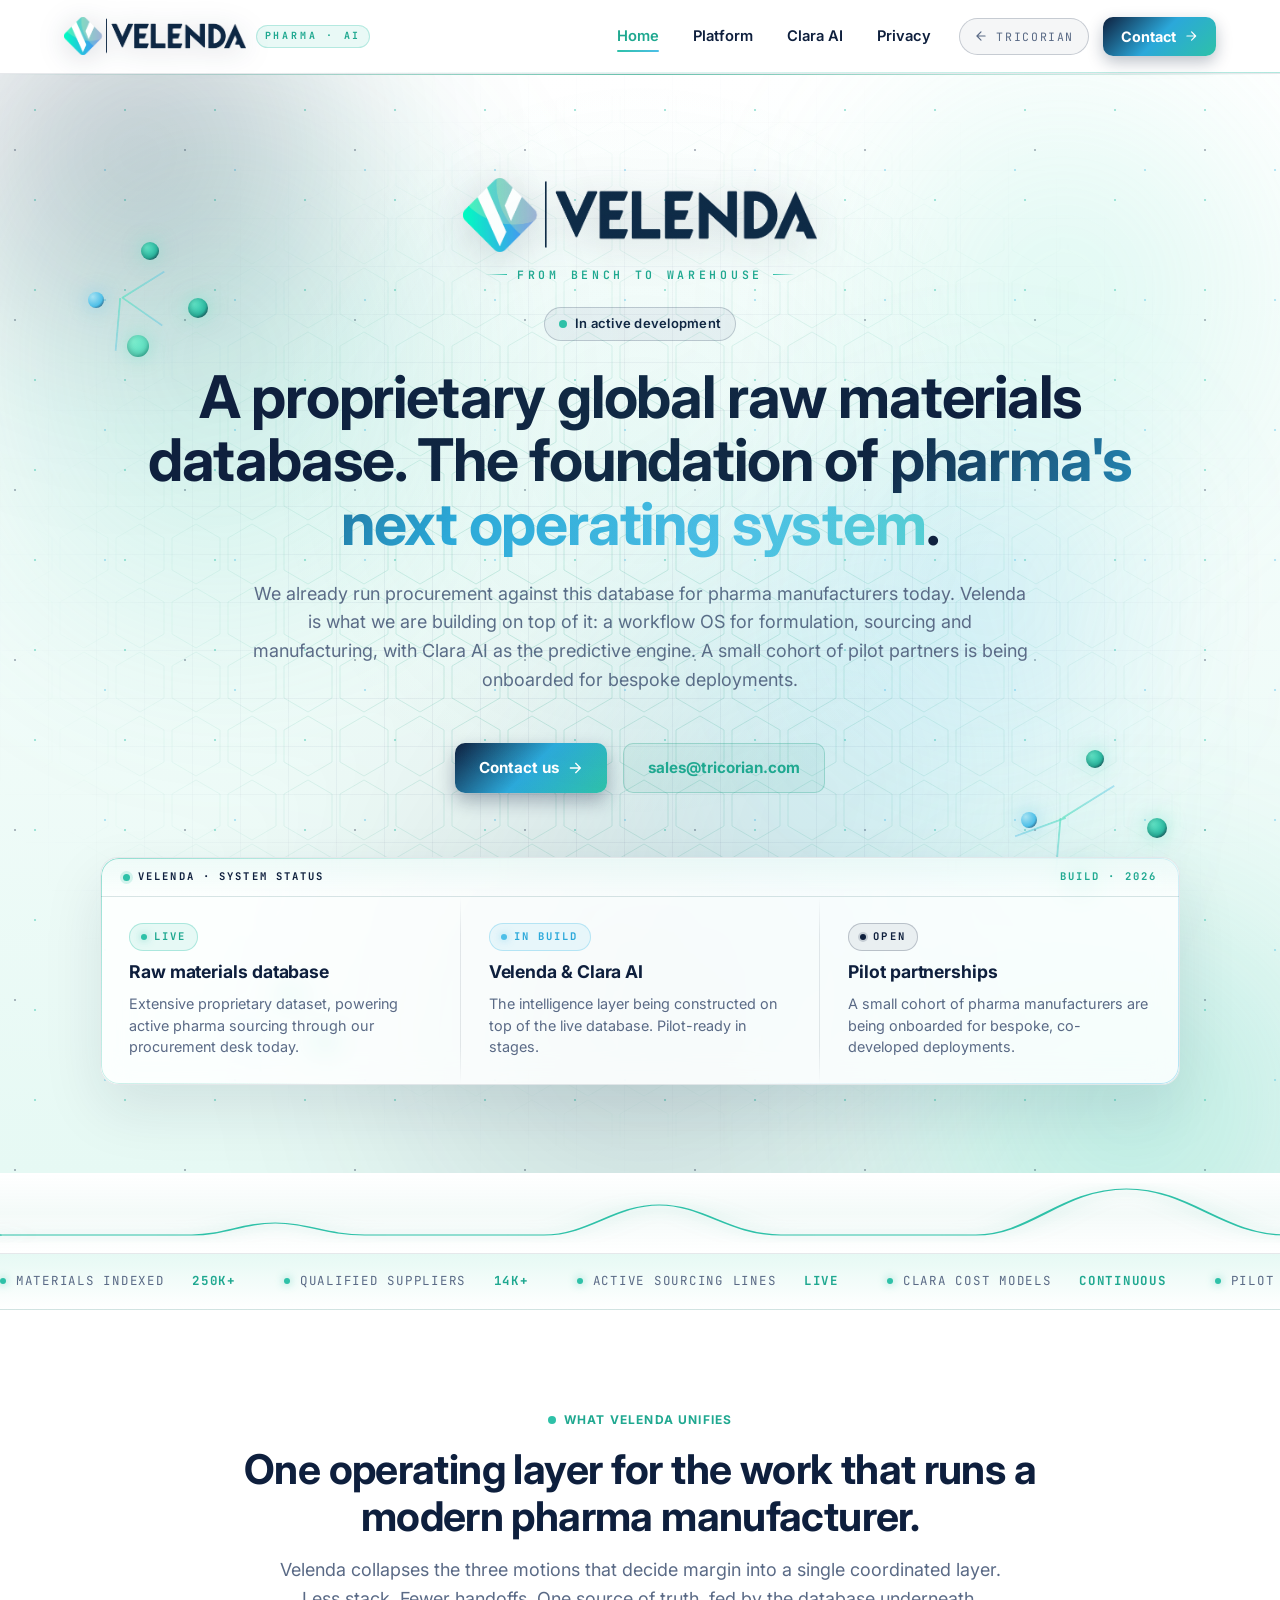
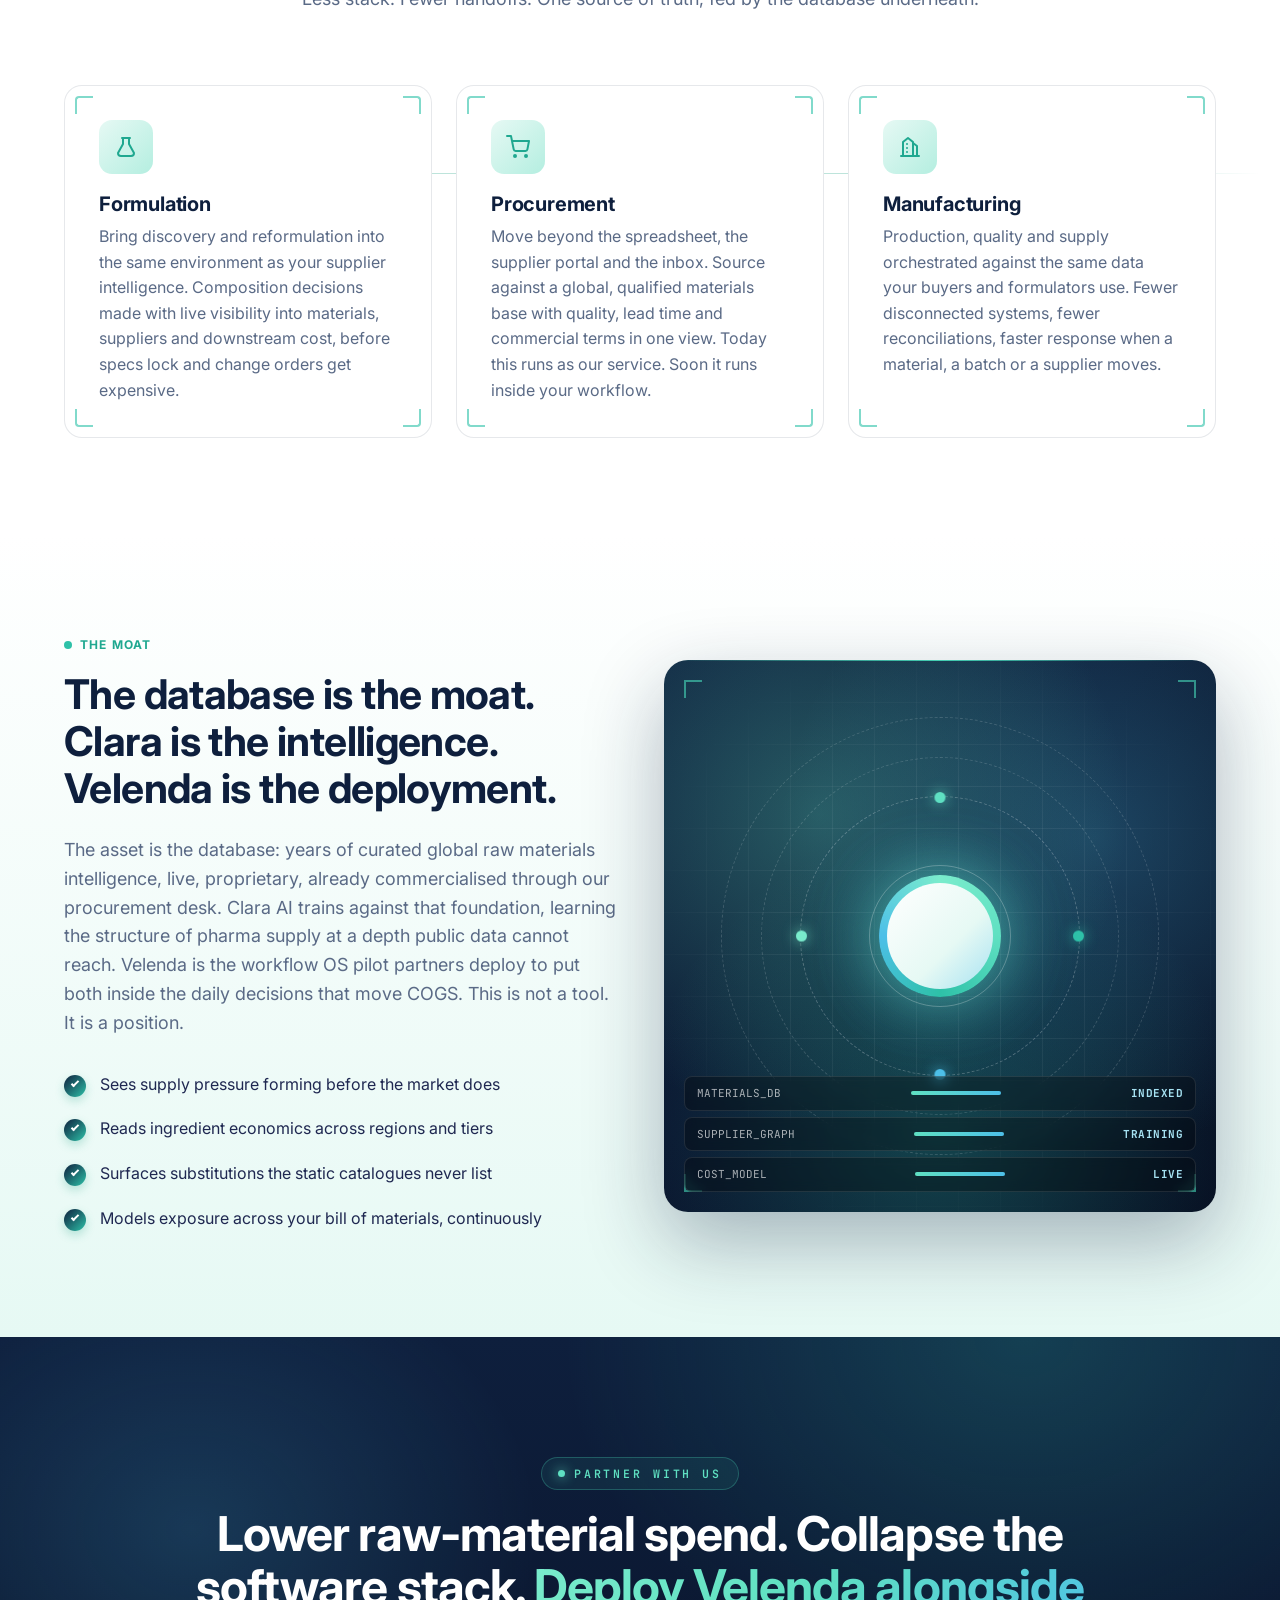
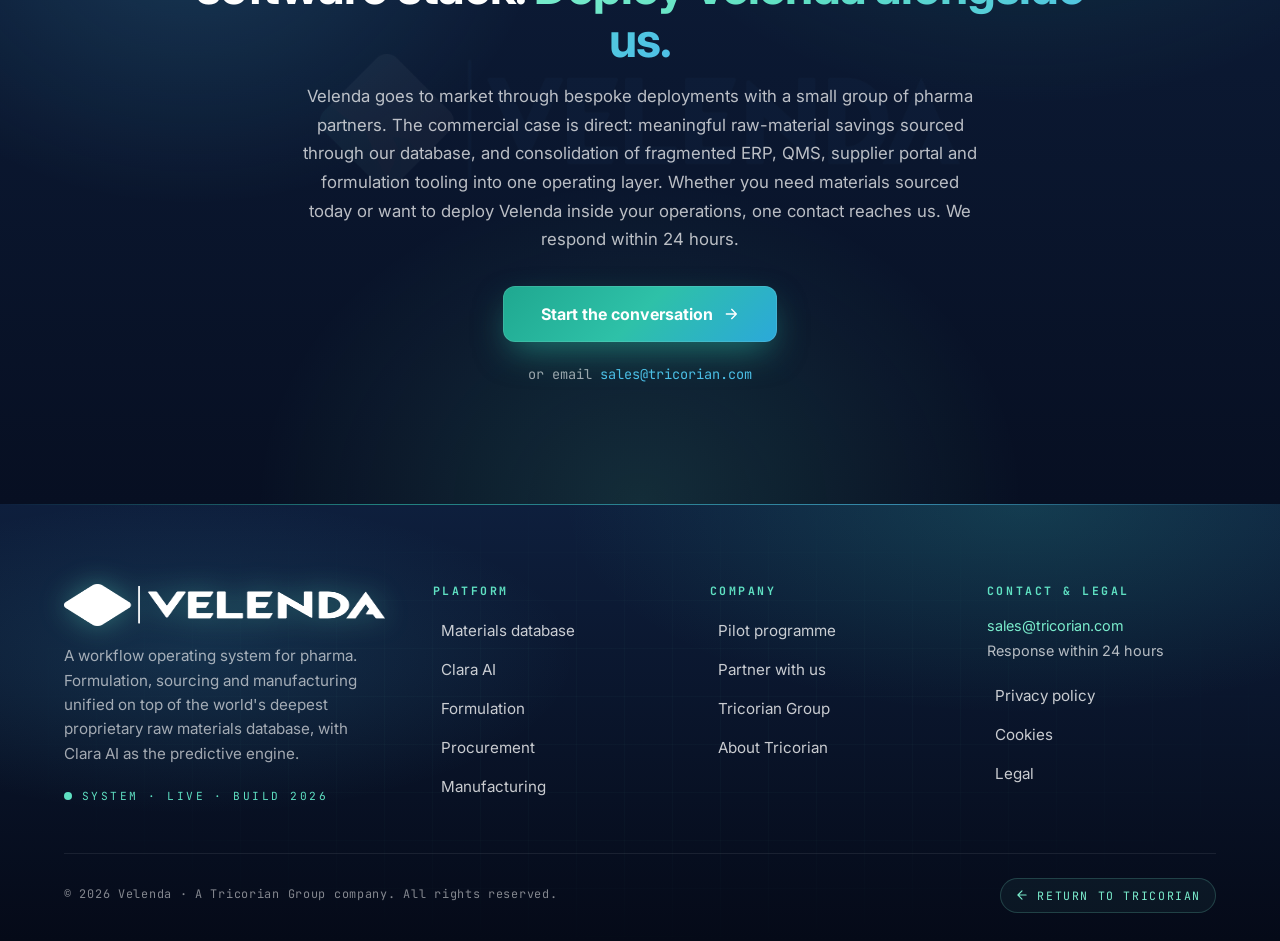
==== index.html @ 0fca0975 "Add files via upload" ====
<!doctype html>
<html lang="en">
<head>
  <meta charset="utf-8">
  <meta name="viewport" content="width=device-width, initial-scale=1, viewport-fit=cover">
  <title>Velenda — Pharma's Next Operating System</title>
  <meta name="description" content="Velenda is a workflow operating system for pharma manufacturers, built on a proprietary global raw materials database with Clara AI as the predictive engine.">
  <meta name="theme-color" content="#0E1F3D">
  <meta name="color-scheme" content="light">

  <link rel="icon" type="image/png" href="assets/velenda-logo.png">
  <link rel="apple-touch-icon" href="assets/velenda-logo.png">

  <meta property="og:title" content="Velenda — Pharma's Next Operating System">
  <meta property="og:description" content="A workflow OS for formulation, sourcing and manufacturing, with Clara AI as the predictive engine.">
  <meta property="og:type" content="website">
  <meta property="og:url" content="https://www.velenda.com/">
  <meta property="og:image" content="assets/velenda-logo.png">

  <link rel="preconnect" href="https://fonts.googleapis.com">
  <link rel="preconnect" href="https://fonts.gstatic.com" crossorigin>
  <link href="https://fonts.googleapis.com/css2?family=Inter:wght@400;500;600;700;800&family=JetBrains+Mono:wght@400;500;600;700&display=swap" rel="stylesheet">

  <link rel="stylesheet" href="https://cdn.jsdelivr.net/npm/bootstrap@5.3.3/dist/css/bootstrap.min.css">
  <link rel="stylesheet" href="css/main.css">

  <style>
  /* ============== PAGE-SPECIFIC: HOME ============== */

  /* Hero */
  .vl-hero { position:relative; overflow:hidden; background:linear-gradient(180deg,#fff 0%,var(--vl-mint-pale) 100%); padding:104px 0 88px; }
  .vl-hero__bg { position:absolute; inset:0; pointer-events:none; overflow:hidden; }
  .vl-hero__grid {
    position:absolute; inset:0;
    background-image:
      linear-gradient(rgba(51,63,112,.06) 1px, transparent 1px),
      linear-gradient(90deg, rgba(51,63,112,.06) 1px, transparent 1px);
    background-size:48px 48px;
    mask-image:radial-gradient(ellipse at center, #000 30%, transparent 75%);
    -webkit-mask-image:radial-gradient(ellipse at center, #000 30%, transparent 75%);
  }
  .vl-hero__glow-a, .vl-hero__glow-b, .vl-hero__glow-c { position:absolute; border-radius:50%; filter:blur(90px); pointer-events:none; }
  .vl-hero__glow-a { top:-180px; left:-120px; width:520px; height:520px; background:radial-gradient(circle, rgba(14,31,61,.30), transparent 70%); }
  .vl-hero__glow-b { bottom:-220px; right:-140px; width:580px; height:580px; background:radial-gradient(circle, rgba(46,193,168,.30), transparent 70%); }
  .vl-hero__glow-c { top:30%; right:8%; width:380px; height:380px; background:radial-gradient(circle, rgba(77,191,232,.25), transparent 70%); }
  .vl-hero .container { position:relative; z-index:2; }

  /* 3D perspective wrapper */
  .vl-hero3d {
    perspective:1400px;
    transform-style:preserve-3d;
  }

  /* Floating 3D molecules */
  .vl-mol {
    position:absolute; pointer-events:none;
    transform-style:preserve-3d;
    animation:vlFloat 14s ease-in-out infinite;
  }
  .vl-mol--a { top:14%; left:6%;  width:140px; height:140px; animation-delay:-2s; }
  .vl-mol--b { top:60%; right:8%; width:170px; height:170px; animation-delay:-6s; }
  .vl-mol--c { bottom:8%; left:18%; width:110px; height:110px; animation-delay:-9s; }
  .vl-mol__atom {
    position:absolute; border-radius:50%;
    background:radial-gradient(circle at 30% 30%, var(--vl-teal-bright), var(--vl-teal) 60%, var(--vl-navy) 100%);
    box-shadow:0 0 18px rgba(95,224,194,.5), inset 0 -2px 6px rgba(0,0,0,.25);
  }
  .vl-mol__atom--n1 { top:10%; left:46%; width:18px; height:18px; }
  .vl-mol__atom--n2 { top:46%; left:8%;  width:16px; height:16px; background:radial-gradient(circle at 30% 30%, var(--vl-sky-soft), var(--vl-sky) 60%, var(--vl-navy) 100%); box-shadow:0 0 18px rgba(77,191,232,.5); }
  .vl-mol__atom--n3 { top:50%; right:6%; width:20px; height:20px; }
  .vl-mol__atom--n4 { bottom:8%; left:36%; width:22px; height:22px; background:radial-gradient(circle at 30% 30%, var(--vl-mint), var(--vl-teal-bright) 60%, var(--vl-teal-deep) 100%); }
  .vl-mol__bond { position:absolute; top:50%; left:50%; height:1.5px; transform-origin:0 50%; background:linear-gradient(90deg, rgba(95,224,194,.7), rgba(77,191,232,.4)); }
  .vl-mol__bond--b1 { width:36%; transform:translate(-50%,-50%) rotate(-32deg); }
  .vl-mol__bond--b2 { width:34%; transform:translate(-50%,-50%) rotate(35deg); }
  .vl-mol__bond--b3 { width:38%; transform:translate(-50%,-50%) rotate(95deg); }
  .vl-mol__bond--b4 { width:32%; transform:translate(-50%,-50%) rotate(160deg); }
  @keyframes vlFloat {
    0%   { transform:translate3d(0,0,0)    rotateX(0deg)   rotateY(0deg); }
    25%  { transform:translate3d(8px,-12px,0) rotateX(8deg)   rotateY(-12deg); }
    50%  { transform:translate3d(0,-20px,0)   rotateX(-4deg)  rotateY(0deg); }
    75%  { transform:translate3d(-10px,-8px,0) rotateX(-8deg) rotateY(12deg); }
    100% { transform:translate3d(0,0,0)    rotateX(0deg)   rotateY(0deg); }
  }

  /* Brand lockup */
  .vl-brandlockup { display:inline-flex; flex-direction:column; align-items:center; gap:14px; margin-bottom:1.5rem; }
  .vl-brandlockup__logo { height:74px; width:auto; display:block; filter:drop-shadow(0 6px 20px rgba(14,31,61,.18)); }
  @media (max-width:600px){ .vl-brandlockup__logo { height:56px; } }
  .vl-brandlockup__tag {
    font-family:var(--vl-mono); font-size:.72rem; letter-spacing:.32em; text-transform:uppercase;
    color:var(--vl-teal-deep); font-weight:600;
    display:inline-flex; align-items:center; gap:10px;
  }
  .vl-brandlockup__tag::before, .vl-brandlockup__tag::after { content:""; width:22px; height:1px; background:linear-gradient(90deg, transparent, var(--vl-teal)); }
  .vl-brandlockup__tag::after { background:linear-gradient(90deg, var(--vl-teal), transparent); }

  /* System console */
  .vl-console {
    position:relative; max-width:1080px; margin:64px auto 0;
    background:rgba(255,255,255,.86);
    -webkit-backdrop-filter:blur(14px) saturate(140%);
    backdrop-filter:blur(14px) saturate(140%);
    border:1px solid rgba(14,31,61,.10);
    border-radius:18px;
    box-shadow:0 24px 60px rgba(14,31,61,.10), inset 0 1px 0 rgba(255,255,255,.7);
    overflow:hidden;
    transform-style:preserve-3d;
    transition:transform .5s ease;
  }
  .vl-console::before {
    content:""; position:absolute; inset:0; border-radius:inherit; pointer-events:none;
    padding:1px;
    background:linear-gradient(135deg, rgba(46,193,168,.50), transparent 35%, transparent 65%, rgba(77,191,232,.40));
    -webkit-mask:linear-gradient(#000 0 0) content-box, linear-gradient(#000 0 0);
    -webkit-mask-composite:xor; mask-composite:exclude;
  }
  .vl-console__head {
    display:flex; justify-content:space-between; align-items:center; gap:16px; flex-wrap:wrap;
    padding:11px 22px;
    font-family:var(--vl-mono); font-size:.66rem; letter-spacing:.20em;
    color:var(--vl-mute); text-transform:uppercase;
    background:linear-gradient(180deg, rgba(46,193,168,.07), transparent);
    border-bottom:1px solid var(--vl-line);
    position:relative; z-index:1;
  }
  .vl-console__head-label { display:inline-flex; align-items:center; gap:8px; font-weight:700; color:var(--vl-navy); }
  .vl-console__head-dot { width:7px; height:7px; border-radius:50%; background:var(--vl-teal); box-shadow:0 0 0 3px rgba(46,193,168,.18); animation:vlPulse 2s infinite; }
  .vl-console__head-meta { color:var(--vl-teal-deep); font-weight:700; }
  .vl-console__body { display:grid; grid-template-columns:1fr 1px 1fr 1px 1fr; position:relative; z-index:1; }
  .vl-console__cell { padding:26px 28px; display:flex; flex-direction:column; gap:10px; align-items:flex-start; text-align:left; }
  .vl-console__divider { background:linear-gradient(180deg, transparent, var(--vl-line) 20%, var(--vl-line) 80%, transparent); align-self:stretch; }
  .vl-console__pill {
    display:inline-flex; align-items:center; gap:7px;
    font-family:var(--vl-mono); font-size:.66rem; font-weight:700; letter-spacing:.20em; text-transform:uppercase;
    padding:5px 11px; border-radius:999px;
    background:rgba(46,193,168,.10); border:1px solid rgba(46,193,168,.32);
    color:var(--vl-teal-deep);
  }
  .vl-console__pill::before { content:""; width:6px; height:6px; border-radius:50%; background:var(--vl-teal); box-shadow:0 0 8px rgba(46,193,168,.7); animation:vlPulse 1.6s infinite; }
  .vl-console__pill--build { background:rgba(77,191,232,.10); border-color:rgba(77,191,232,.32); color:var(--vl-sky-deep); }
  .vl-console__pill--build::before { background:var(--vl-sky); box-shadow:0 0 8px rgba(77,191,232,.7); }
  .vl-console__pill--open { background:rgba(14,31,61,.06); border-color:rgba(14,31,61,.22); color:var(--vl-navy); }
  .vl-console__pill--open::before { background:var(--vl-navy); box-shadow:0 0 0 2px rgba(14,31,61,.16); animation:none; }
  .vl-console__title { font-family:var(--vl-sans); font-size:1.1rem; font-weight:700; color:var(--vl-navy); letter-spacing:-.005em; line-height:1.25; margin:0; }
  .vl-console__desc  { color:var(--vl-mute); font-size:.9rem; line-height:1.5; margin:0; }
  @media (max-width:767.98px){
    .vl-console { margin-top:44px; }
    .vl-console__head { padding:10px 18px; font-size:.6rem; }
    .vl-console__body { grid-template-columns:1fr; }
    .vl-console__divider { height:1px; width:100%; background:linear-gradient(90deg, transparent, var(--vl-line) 15%, var(--vl-line) 85%, transparent); }
    .vl-console__cell { padding:22px; }
  }

  /* ECG */
  .vl-ecg { position:relative; height:80px; overflow:hidden; background:linear-gradient(180deg, transparent, rgba(38,166,136,.05), transparent); }
  .vl-ecg svg { position:absolute; left:0; top:50%; width:200%; height:60px; transform:translateY(-50%); animation:vlEcg 14s linear infinite; }
  .vl-ecg path { fill:none; stroke:var(--vl-teal); stroke-width:1.2; filter:drop-shadow(0 0 6px rgba(38,166,136,.55)); stroke-linejoin:round; stroke-linecap:round; }
  @keyframes vlEcg { from { transform:translate(0,-50%); } to { transform:translate(-50%,-50%); } }

  /* Pillar cards */
  .vl-pillar-row { position:relative; }
  .vl-card {
    position:relative; background:#fff; border:1px solid var(--vl-line);
    border-radius:18px; padding:34px; height:100%;
    transition:transform .35s cubic-bezier(.2,.7,.2,1), box-shadow .25s ease, border-color .25s ease;
    overflow:hidden; z-index:1;
    transform-style:preserve-3d;
    will-change:transform;
  }
  .vl-card:hover { box-shadow:0 22px 50px rgba(51,63,112,.14); border-color:rgba(38,166,136,.40); }
  .vl-card::before {
    content:""; position:absolute; inset:0; border-radius:inherit;
    padding:1px; pointer-events:none;
    background:linear-gradient(135deg, transparent 35%, rgba(38,166,136,.55), transparent 65%);
    -webkit-mask:linear-gradient(#000 0 0) content-box, linear-gradient(#000 0 0);
    -webkit-mask-composite:xor; mask-composite:exclude;
    opacity:0; transition:opacity .35s ease;
  }
  .vl-card:hover::before { opacity:1; }
  .vl-card::after {
    content:""; position:absolute; left:var(--mx,50%); top:var(--my,50%);
    width:300px; height:300px; transform:translate(-50%,-50%);
    background:radial-gradient(circle, rgba(46,193,168,.18), transparent 65%);
    opacity:0; transition:opacity .25s ease;
    pointer-events:none;
  }
  .vl-card:hover::after { opacity:1; }
  .vl-card__icon {
    width:54px; height:54px; border-radius:13px;
    display:inline-flex; align-items:center; justify-content:center;
    background:linear-gradient(135deg, var(--vl-mint-pale), var(--vl-mint-soft));
    color:var(--vl-teal-deep); margin-bottom:18px; position:relative;
    transform:translateZ(20px);
  }
  .vl-card__icon::after {
    content:""; position:absolute; inset:-6px; border-radius:inherit;
    border:1px dashed rgba(38,166,136,.35); opacity:0; transition:opacity .25s ease;
  }
  .vl-card:hover .vl-card__icon::after { opacity:1; }
  .vl-card .vl-h3, .vl-card .vl-body { transform:translateZ(10px); }
  .vl-corner { position:absolute; width:18px; height:18px; border-color:var(--vl-teal); border-style:solid; border-width:0; opacity:.6; pointer-events:none; }
  .vl-corner--tl { top:10px; left:10px;  border-top-width:2px; border-left-width:2px;  border-top-left-radius:4px; }
  .vl-corner--tr { top:10px; right:10px; border-top-width:2px; border-right-width:2px; border-top-right-radius:4px; }
  .vl-corner--bl { bottom:10px; left:10px;  border-bottom-width:2px; border-left-width:2px;  border-bottom-left-radius:4px; }
  .vl-corner--br { bottom:10px; right:10px; border-bottom-width:2px; border-right-width:2px; border-bottom-right-radius:4px; }

  @media (min-width:768px){
    .vl-connect { position:absolute; left:32px; right:32px; top:88px; height:1px;
      background:linear-gradient(90deg, transparent, rgba(38,166,136,.30) 15%, rgba(38,166,136,.30) 85%, transparent);
      z-index:0; pointer-events:none; }
    .vl-connect span { position:absolute; top:50%; transform:translate(-50%,-50%); width:9px; height:9px; border-radius:50%; background:var(--vl-teal); box-shadow:0 0 0 4px rgba(38,166,136,.18), 0 0 12px rgba(38,166,136,.6); animation:vlPulse 2.4s infinite; }
    .vl-connect span:nth-child(1){ left:16.6%; }
    .vl-connect span:nth-child(2){ left:50%; }
    .vl-connect span:nth-child(3){ left:83.3%; }
  }

  .vl-checks { list-style:none; padding:0; margin:0; }
  .vl-checks li { position:relative; padding:10px 0 10px 36px; color:#1f2851; font-size:1rem; line-height:1.55; }
  .vl-checks li::before { content:""; position:absolute; left:0; top:13px; width:22px; height:22px; border-radius:50%; background:linear-gradient(135deg, var(--vl-navy), var(--vl-teal)); box-shadow:0 4px 10px rgba(38,166,136,.28); }
  .vl-checks li::after  { content:""; position:absolute; left:7px; top:19px; width:8px; height:4px; border-left:2px solid #fff; border-bottom:2px solid #fff; transform:rotate(-45deg); }

  /* Clara visual */
  .vl-clara {
    position:relative; aspect-ratio:1/1; border-radius:24px; overflow:hidden;
    background:
      radial-gradient(circle at 28% 28%, rgba(95,224,194,.32), transparent 55%),
      radial-gradient(circle at 78% 32%, rgba(77,191,232,.28), transparent 55%),
      radial-gradient(circle at 50% 85%, rgba(46,193,168,.28), transparent 55%),
      linear-gradient(135deg, #0E1F3D 0%, #070F22 100%);
    display:flex; align-items:center; justify-content:center; color:#fff;
    box-shadow:0 30px 80px rgba(14,31,61,.32);
    transform-style:preserve-3d;
    transition:transform .6s cubic-bezier(.2,.7,.2,1);
  }
  .vl-clara__grid {
    position:absolute; inset:0;
    background-image:
      linear-gradient(rgba(255,255,255,.06) 1px, transparent 1px),
      linear-gradient(90deg, rgba(255,255,255,.06) 1px, transparent 1px);
    background-size:42px 42px;
    mask-image:radial-gradient(ellipse at center, #000 40%, transparent 80%);
    -webkit-mask-image:radial-gradient(ellipse at center, #000 40%, transparent 80%);
  }
  .vl-clara__scan { position:absolute; left:0; right:0; top:0; height:1px; background:linear-gradient(90deg, transparent, rgba(75,231,195,.85), transparent); animation:vlScan 5s linear infinite; }
  .vl-clara__corners span { position:absolute; width:18px; height:18px; border:2px solid rgba(75,231,195,.55); }
  .vl-clara__corners span:nth-child(1){ top:20px; left:20px;  border-right:0; border-bottom:0; }
  .vl-clara__corners span:nth-child(2){ top:20px; right:20px; border-left:0;  border-bottom:0; }
  .vl-clara__corners span:nth-child(3){ bottom:20px; left:20px;  border-right:0; border-top:0; }
  .vl-clara__corners span:nth-child(4){ bottom:20px; right:20px; border-left:0;  border-top:0; }
  .vl-clara__orbit { position:relative; width:280px; height:280px; border-radius:50%; border:1px dashed rgba(255,255,255,.25); display:flex; align-items:center; justify-content:center; animation:vlSpin 30s linear infinite; transform-style:preserve-3d; }
  .vl-clara__orbit::before, .vl-clara__orbit::after { content:""; position:absolute; border-radius:50%; border:1px dashed rgba(255,255,255,.16); }
  .vl-clara__orbit::before { inset:-40px; }
  .vl-clara__orbit::after  { inset:-80px; }
  .vl-clara__node { position:absolute; width:11px; height:11px; border-radius:50%; background:var(--vl-teal-bright); box-shadow:0 0 14px rgba(95,224,194,.85); }
  .vl-clara__node:nth-child(1){ top:-5px; left:50%; transform:translateX(-50%); }
  .vl-clara__node:nth-child(2){ right:-5px; top:50%; transform:translateY(-50%); background:var(--vl-teal); box-shadow:0 0 14px rgba(46,193,168,.85); }
  .vl-clara__node:nth-child(3){ bottom:-5px; left:50%; transform:translateX(-50%); background:var(--vl-sky); box-shadow:0 0 14px rgba(77,191,232,.85); }
  .vl-clara__node:nth-child(4){ left:-5px; top:50%; transform:translateY(-50%); background:var(--vl-mint); box-shadow:0 0 14px rgba(122,236,204,.85); }
  .vl-clara__core {
    width:122px; height:122px; border-radius:50%;
    background:conic-gradient(from 90deg at 50% 50%,
      var(--vl-teal-bright) 0deg, var(--vl-teal) 90deg,
      var(--vl-sky) 180deg, var(--vl-mint) 270deg,
      var(--vl-teal-bright) 360deg);
    box-shadow:0 0 60px rgba(95,224,194,.55), 0 0 80px rgba(77,191,232,.30);
    display:flex; align-items:center; justify-content:center;
    font-weight:800; font-size:1.05rem; letter-spacing:.18em; color:#0E1F3D;
    animation:vlSpinRev 30s linear infinite; position:relative;
  }
  .vl-clara__core::before { content:""; position:absolute; inset:8px; border-radius:50%; background:linear-gradient(135deg, #fff, #E6F9F4 60%, #A6E2F2); }
  .vl-clara__core > * { position:relative; z-index:1; }
  .vl-clara__core::after { content:""; position:absolute; inset:-10px; border-radius:50%; border:1px solid rgba(255,255,255,.25); animation:vlPulseRing 3s ease-out infinite; }
  @keyframes vlPulseRing { 0% { transform:scale(1); opacity:.7; } 100% { transform:scale(1.6); opacity:0; } }
  @keyframes vlSpin    { to { transform:rotate(360deg); } }
  @keyframes vlSpinRev { to { transform:rotate(-360deg); } }

  .vl-telemetry { position:absolute; left:20px; right:20px; bottom:20px; display:flex; flex-direction:column; gap:6px; z-index:2; font-family:var(--vl-mono); font-size:11px; color:rgba(255,255,255,.88); }
  .vl-tele-row { display:flex; justify-content:space-between; align-items:center; gap:10px; padding:8px 12px; border-radius:8px; background:rgba(0,0,0,.30); backdrop-filter:blur(6px); -webkit-backdrop-filter:blur(6px); border:1px solid rgba(255,255,255,.10); }
  .vl-tele-row__label { color:rgba(255,255,255,.65); }
  .vl-tele-row__value { color:#A6E2F2; font-weight:700; letter-spacing:.04em; }
  .vl-tele-row__bar   { flex:1; max-width:90px; height:4px; border-radius:2px; background:rgba(255,255,255,.12); position:relative; overflow:hidden; }
  .vl-tele-row__bar::after { content:""; position:absolute; inset:0; transform-origin:left; background:linear-gradient(90deg, var(--vl-teal-bright), var(--vl-sky)); animation:vlBar 4s ease-in-out infinite; }
  .vl-tele-row:nth-child(2) .vl-tele-row__bar::after { animation-delay:-1s; }
  .vl-tele-row:nth-child(3) .vl-tele-row__bar::after { animation-delay:-2s; }
  @keyframes vlBar { 0% { transform:scaleX(.18); } 50% { transform:scaleX(.96); } 100% { transform:scaleX(.18); } }

  /* Live metrics ticker (new) */
  .vl-ticker {
    position:relative;
    background:linear-gradient(180deg, var(--vl-mint-pale), #fff);
    border-top:1px solid var(--vl-line);
    border-bottom:1px solid var(--vl-line);
    padding:18px 0;
    overflow:hidden;
    font-family:var(--vl-mono);
    font-size:.78rem; letter-spacing:.14em; text-transform:uppercase;
    color:var(--vl-navy);
  }
  .vl-ticker__track {
    display:flex; gap:48px;
    width:max-content;
    animation:vlTickerScroll 38s linear infinite;
  }
  .vl-ticker__item {
    display:inline-flex; align-items:center; gap:10px;
    color:var(--vl-mute);
  }
  .vl-ticker__item strong { color:var(--vl-teal-deep); }
  .vl-ticker__item::before {
    content:""; width:6px; height:6px; border-radius:50%;
    background:var(--vl-teal);
    box-shadow:0 0 8px rgba(46,193,168,.7);
  }
  @keyframes vlTickerScroll {
    from { transform:translateX(0); }
    to   { transform:translateX(-50%); }
  }

  /* Final CTA */
  .vl-final { position:relative; }
  .vl-final::after {
    content:""; position:absolute; left:50%; top:50%;
    width:min(640px,80vw); height:min(640px,80vw);
    transform:translate(-50%,-50%);
    background:url('assets/velenda-logo.png') center/contain no-repeat;
    opacity:.04; filter:grayscale(20%) brightness(2.5);
    pointer-events:none; mix-blend-mode:screen;
  }
  .vl-final__inner { position:relative; z-index:1; max-width:980px; margin:0 auto; text-align:center; padding:24px; }
  .vl-final__eyebrow {
    display:inline-flex; align-items:center; gap:.55rem;
    font-family:var(--vl-mono); font-size:.72rem; letter-spacing:.25em; text-transform:uppercase;
    color:var(--vl-teal-bright); font-weight:600; margin-bottom:1.1rem;
    padding:.45rem 1rem; background:rgba(75,231,195,.08); border:1px solid rgba(75,231,195,.25); border-radius:999px;
  }
  .vl-final__eyebrow-dot { width:7px; height:7px; border-radius:50%; background:var(--vl-teal-bright); box-shadow:0 0 12px var(--vl-teal-bright); animation:vlPulse 1.6s ease-in-out infinite; }
  .vl-final__h { font-family:var(--vl-sans); font-weight:700; font-size:clamp(2rem,4vw,3rem); letter-spacing:-.02em; line-height:1.1; color:#fff; margin:0 0 1rem; }
  .vl-final__h em { font-style:normal; background:linear-gradient(135deg, var(--vl-mint) 0%, var(--vl-teal-bright) 45%, var(--vl-sky) 100%); -webkit-background-clip:text; background-clip:text; -webkit-text-fill-color:transparent; }
  .vl-final__p { color:rgba(255,255,255,.72); font-size:1.05rem; line-height:1.7; max-width:680px; margin:0 auto 2rem; }
  .vl-final__cta {
    position:relative; display:inline-flex; align-items:center; gap:.6rem;
    background:linear-gradient(135deg, var(--vl-teal-deep) 0%, var(--vl-teal) 50%, var(--vl-sky-deep) 100%);
    color:#fff !important; padding:1rem 2.4rem; border-radius:12px; font-weight:700; text-decoration:none;
    box-shadow:0 14px 35px -8px rgba(46,193,168,.55), 0 0 0 1px rgba(255,255,255,.10) inset;
    transition:transform .3s ease, box-shadow .3s ease; overflow:hidden;
  }
  .vl-final__cta::before { content:""; position:absolute; top:0; left:-100%; width:100%; height:100%; background:linear-gradient(90deg, transparent, rgba(255,255,255,.3), transparent); transition:left .6s ease; }
  .vl-final__cta:hover { transform:translateY(-2px); box-shadow:0 22px 45px -10px rgba(38,166,136,.7), 0 0 0 1px rgba(255,255,255,.20) inset, 0 0 30px rgba(38,166,136,.25); }
  .vl-final__cta:hover::before { left:100%; }
  .vl-final__cta svg { width:16px; height:16px; transition:transform .3s ease; }
  .vl-final__cta:hover svg { transform:translateX(4px); }
  .vl-final__email { display:block; margin-top:1.4rem; color:rgba(255,255,255,.6); font-size:.85rem; font-family:var(--vl-mono); }
  .vl-final__email a { color:var(--vl-sky); text-decoration:none; }
  .vl-final__email a:hover { color:#fff; text-shadow:0 0 12px var(--vl-sky); }

  @media (max-width:767.98px){
    .vl-hero { padding:80px 0 64px; }
    .vl-section { padding:72px 0; }
    .vl-clara__orbit { width:220px; height:220px; }
    .vl-clara__orbit::before { inset:-28px; }
    .vl-clara__orbit::after  { inset:-56px; }
    .vl-ecg { height:60px; }
    .vl-telemetry { font-size:10px; left:14px; right:14px; bottom:14px; }
    .vl-mol { display:none; }
  }
  </style>
</head>
<body>
  <a class="vl-skip" href="#main">Skip to content</a>
  <div class="vl-grain" aria-hidden="true"></div>
  <div class="vl-cursor" aria-hidden="true"></div>

  <!-- Header (injected by main.js) -->
  <div id="vl-header-slot"></div>

  <main id="main">

    <!-- HERO -->
    <section class="vl-hero vl-hero3d">
      <div class="vl-hero__bg">
        <div class="vl-hero__grid"></div>
        <div class="vl-hex"></div>
        <div class="vl-particles"></div>
        <div class="vl-aurora"></div>
        <div class="vl-scanline"></div>
        <div class="vl-hero__glow-a"></div>
        <div class="vl-hero__glow-b"></div>
        <div class="vl-hero__glow-c"></div>

        <!-- Floating 3D molecules -->
        <div class="vl-mol vl-mol--a" aria-hidden="true">
          <span class="vl-mol__bond vl-mol__bond--b1"></span>
          <span class="vl-mol__bond vl-mol__bond--b2"></span>
          <span class="vl-mol__bond vl-mol__bond--b3"></span>
          <span class="vl-mol__atom vl-mol__atom--n1"></span>
          <span class="vl-mol__atom vl-mol__atom--n2"></span>
          <span class="vl-mol__atom vl-mol__atom--n3"></span>
          <span class="vl-mol__atom vl-mol__atom--n4"></span>
        </div>
        <div class="vl-mol vl-mol--b" aria-hidden="true">
          <span class="vl-mol__bond vl-mol__bond--b1"></span>
          <span class="vl-mol__bond vl-mol__bond--b3"></span>
          <span class="vl-mol__bond vl-mol__bond--b4"></span>
          <span class="vl-mol__atom vl-mol__atom--n1"></span>
          <span class="vl-mol__atom vl-mol__atom--n2"></span>
          <span class="vl-mol__atom vl-mol__atom--n3"></span>
          <span class="vl-mol__atom vl-mol__atom--n4"></span>
        </div>
        <div class="vl-mol vl-mol--c" aria-hidden="true">
          <span class="vl-mol__bond vl-mol__bond--b2"></span>
          <span class="vl-mol__bond vl-mol__bond--b3"></span>
          <span class="vl-mol__atom vl-mol__atom--n1"></span>
          <span class="vl-mol__atom vl-mol__atom--n2"></span>
          <span class="vl-mol__atom vl-mol__atom--n3"></span>
        </div>
      </div>
      <div class="container">
        <div class="d-flex flex-column align-items-center text-center">
          <div class="vl-brandlockup vl-reveal">
            <img src="assets/velenda-logo.png" alt="Velenda" class="vl-brandlockup__logo">
            <span class="vl-brandlockup__tag">From Bench to Warehouse</span>
          </div>
          <span class="vl-pill mb-4 vl-reveal" data-delay="1">
            <span class="vl-pill__dot"></span>
            In active development
          </span>
          <h1 class="vl-h1 mb-4 vl-reveal" data-delay="2" style="max-width:1040px;">
            A proprietary global raw materials database. The foundation of <span class="vl-grad">pharma's next operating system</span>.
          </h1>
          <p class="vl-lead mb-5 vl-reveal" data-delay="3" style="max-width:780px;">
            We already run procurement against this database for pharma manufacturers today. Velenda is what we are building on top of it: a workflow OS for formulation, sourcing and manufacturing, with Clara AI as the predictive engine. A small cohort of pilot partners is being onboarded for bespoke deployments.
          </p>
          <div class="d-flex flex-wrap justify-content-center gap-3 vl-reveal" data-delay="3">
            <a href="#contact" class="vl-cta">
              Contact us
              <svg width="16" height="16" viewBox="0 0 24 24" fill="none" aria-hidden="true">
                <path d="M5 12h14M13 5l7 7-7 7" stroke="currentColor" stroke-width="2" stroke-linecap="round" stroke-linejoin="round"/>
              </svg>
            </a>
            <a href="mailto:sales@tricorian.com" class="vl-ghost">sales@tricorian.com</a>
          </div>
        </div>

        <div class="vl-console vl-reveal" data-tilt>
          <div class="vl-console__head">
            <span class="vl-console__head-label"><span class="vl-console__head-dot"></span>Velenda &middot; System status</span>
            <span class="vl-console__head-meta">build &middot; 2026</span>
          </div>
          <div class="vl-console__body">
            <div class="vl-console__cell">
              <span class="vl-console__pill">Live</span>
              <h3 class="vl-console__title">Raw materials database</h3>
              <p class="vl-console__desc">Extensive proprietary dataset, powering active pharma sourcing through our procurement desk today.</p>
            </div>
            <span class="vl-console__divider" aria-hidden="true"></span>
            <div class="vl-console__cell">
              <span class="vl-console__pill vl-console__pill--build">In build</span>
              <h3 class="vl-console__title">Velenda &amp; Clara AI</h3>
              <p class="vl-console__desc">The intelligence layer being constructed on top of the live database. Pilot-ready in stages.</p>
            </div>
            <span class="vl-console__divider" aria-hidden="true"></span>
            <div class="vl-console__cell">
              <span class="vl-console__pill vl-console__pill--open">Open</span>
              <h3 class="vl-console__title">Pilot partnerships</h3>
              <p class="vl-console__desc">A small cohort of pharma manufacturers are being onboarded for bespoke, co-developed deployments.</p>
            </div>
          </div>
        </div>
      </div>
    </section>

    <div class="vl-ecg" aria-hidden="true" role="presentation">
      <svg viewBox="0 0 800 60" preserveAspectRatio="none">
        <path d="M0 52 L60 52 C70 52 76 40 86 40 C96 40 102 52 114 52 L170 52 C184 52 192 22 206 22 C220 22 228 52 244 52 L305 52 C322 52 332 6 352 6 C372 6 382 52 402 52 L460 52 C470 52 474 44 482 44 C490 44 494 52 506 52 L555 52 C568 52 576 28 590 28 C604 28 612 52 628 52 L700 52 C712 52 718 46 724 46 C730 46 734 52 742 52 L800 52"/>
        <path d="M-800 52 L-740 52 C-730 52 -724 40 -714 40 C-704 40 -698 52 -686 52 L-630 52 C-616 52 -608 22 -594 22 C-580 22 -572 52 -556 52 L-495 52 C-478 52 -468 6 -448 6 C-428 6 -418 52 -398 52 L-340 52 C-330 52 -326 44 -318 44 C-310 44 -306 52 -294 52 L-245 52 C-232 52 -224 28 -210 28 C-196 28 -188 52 -172 52 L-100 52 C-88 52 -82 46 -76 46 C-70 46 -66 52 -58 52 L0 52"/>
      </svg>
    </div>

    <!-- Live metrics ticker -->
    <div class="vl-ticker" aria-hidden="true">
      <div class="vl-ticker__track">
        <span class="vl-ticker__item">Materials indexed &nbsp;<strong>250k+</strong></span>
        <span class="vl-ticker__item">Qualified suppliers &nbsp;<strong>14k+</strong></span>
        <span class="vl-ticker__item">Active sourcing lines &nbsp;<strong>Live</strong></span>
        <span class="vl-ticker__item">Clara cost models &nbsp;<strong>Continuous</strong></span>
        <span class="vl-ticker__item">Pilot deployments &nbsp;<strong>Onboarding</strong></span>
        <span class="vl-ticker__item">Regions covered &nbsp;<strong>Global</strong></span>
        <!-- duplicate for seamless loop -->
        <span class="vl-ticker__item">Materials indexed &nbsp;<strong>250k+</strong></span>
        <span class="vl-ticker__item">Qualified suppliers &nbsp;<strong>14k+</strong></span>
        <span class="vl-ticker__item">Active sourcing lines &nbsp;<strong>Live</strong></span>
        <span class="vl-ticker__item">Clara cost models &nbsp;<strong>Continuous</strong></span>
        <span class="vl-ticker__item">Pilot deployments &nbsp;<strong>Onboarding</strong></span>
        <span class="vl-ticker__item">Regions covered &nbsp;<strong>Global</strong></span>
      </div>
    </div>

    <!-- CAPABILITIES -->
    <section id="capabilities" class="vl-section vl-section--white">
      <div class="container">
        <div class="text-center mb-5 vl-reveal">
          <span class="vl-eyebrow">
            <span class="vl-eyebrow-dot"></span>
            What Velenda unifies
          </span>
          <h2 class="vl-h2 mt-3 mb-3" style="max-width:820px;margin-left:auto;margin-right:auto;">
            One operating layer for the work that runs a modern pharma manufacturer.
          </h2>
          <p class="vl-lead" style="max-width:760px;margin:0 auto;">
            Velenda collapses the three motions that decide margin into a single coordinated layer. Less stack. Fewer handoffs. One source of truth, fed by the database underneath.
          </p>
        </div>

        <div class="row g-4 mt-4 vl-pillar-row">
          <div class="vl-connect" aria-hidden="true"><span></span><span></span><span></span></div>

          <div class="col-12 col-md-4 vl-reveal">
            <div class="vl-card" data-tilt>
              <span class="vl-corner vl-corner--tl"></span>
              <span class="vl-corner vl-corner--tr"></span>
              <span class="vl-corner vl-corner--bl"></span>
              <span class="vl-corner vl-corner--br"></span>
              <div class="vl-card__icon">
                <svg width="24" height="24" viewBox="0 0 24 24" fill="none" stroke="currentColor" stroke-width="2" stroke-linecap="round" stroke-linejoin="round"><path d="M9 3v6l-5 9a3 3 0 0 0 3 3h10a3 3 0 0 0 3-3l-5-9V3"/><path d="M8 3h8"/></svg>
              </div>
              <h3 class="vl-h3 mb-2">Formulation</h3>
              <p class="vl-body mb-0">
                Bring discovery and reformulation into the same environment as your supplier intelligence. Composition decisions made with live visibility into materials, suppliers and downstream cost, before specs lock and change orders get expensive.
              </p>
            </div>
          </div>

          <div class="col-12 col-md-4 vl-reveal" data-delay="1">
            <div class="vl-card" data-tilt>
              <span class="vl-corner vl-corner--tl"></span>
              <span class="vl-corner vl-corner--tr"></span>
              <span class="vl-corner vl-corner--bl"></span>
              <span class="vl-corner vl-corner--br"></span>
              <div class="vl-card__icon">
                <svg width="24" height="24" viewBox="0 0 24 24" fill="none" stroke="currentColor" stroke-width="2" stroke-linecap="round" stroke-linejoin="round"><circle cx="9" cy="21" r="1"/><circle cx="20" cy="21" r="1"/><path d="M1 1h4l2.7 13.4a2 2 0 0 0 2 1.6h9.7a2 2 0 0 0 2-1.6L23 6H6"/></svg>
              </div>
              <h3 class="vl-h3 mb-2">Procurement</h3>
              <p class="vl-body mb-0">
                Move beyond the spreadsheet, the supplier portal and the inbox. Source against a global, qualified materials base with quality, lead time and commercial terms in one view. Today this runs as our service. Soon it runs inside your workflow.
              </p>
            </div>
          </div>

          <div class="col-12 col-md-4 vl-reveal" data-delay="2">
            <div class="vl-card" data-tilt>
              <span class="vl-corner vl-corner--tl"></span>
              <span class="vl-corner vl-corner--tr"></span>
              <span class="vl-corner vl-corner--bl"></span>
              <span class="vl-corner vl-corner--br"></span>
              <div class="vl-card__icon">
                <svg width="24" height="24" viewBox="0 0 24 24" fill="none" stroke="currentColor" stroke-width="2" stroke-linecap="round" stroke-linejoin="round"><path d="M3 21h18"/><path d="M5 21V7l5-4 5 4v14"/><path d="M19 21V11l-4-3"/><path d="M9 9v.01"/><path d="M9 13v.01"/><path d="M9 17v.01"/></svg>
              </div>
              <h3 class="vl-h3 mb-2">Manufacturing</h3>
              <p class="vl-body mb-0">
                Production, quality and supply orchestrated against the same data your buyers and formulators use. Fewer disconnected systems, fewer reconciliations, faster response when a material, a batch or a supplier moves.
              </p>
            </div>
          </div>
        </div>
      </div>
    </section>

    <!-- CLARA -->
    <section id="clara" class="vl-section vl-section--gradient">
      <div class="container">
        <div class="row align-items-center g-5">
          <div class="col-12 col-md-6 vl-reveal">
            <span class="vl-eyebrow">
              <span class="vl-eyebrow-dot"></span>
              The moat
            </span>
            <h2 class="vl-h2 mt-3 mb-4">
              The database is the moat. Clara is the intelligence. Velenda is the deployment.
            </h2>
            <p class="vl-lead mb-4">
              The asset is the database: years of curated global raw materials intelligence, live, proprietary, already commercialised through our procurement desk. Clara AI trains against that foundation, learning the structure of pharma supply at a depth public data cannot reach. Velenda is the workflow OS pilot partners deploy to put both inside the daily decisions that move COGS. This is not a tool. It is a position.
            </p>
            <ul class="vl-checks">
              <li>Sees supply pressure forming before the market does</li>
              <li>Reads ingredient economics across regions and tiers</li>
              <li>Surfaces substitutions the static catalogues never list</li>
              <li>Models exposure across your bill of materials, continuously</li>
            </ul>
          </div>
          <div class="col-12 col-md-6 vl-reveal" data-delay="1">
            <div class="vl-clara" data-tilt>
              <div class="vl-clara__grid"></div>
              <div class="vl-clara__scan"></div>
              <div class="vl-clara__corners"><span></span><span></span><span></span><span></span></div>
              <div class="vl-clara__orbit">
                <span class="vl-clara__node"></span>
                <span class="vl-clara__node"></span>
                <span class="vl-clara__node"></span>
                <span class="vl-clara__node"></span>
                <div class="vl-clara__core">CLARA</div>
              </div>
              <div class="vl-telemetry" aria-hidden="true">
                <div class="vl-tele-row">
                  <span class="vl-tele-row__label">MATERIALS_DB</span>
                  <span class="vl-tele-row__bar"></span>
                  <span class="vl-tele-row__value">INDEXED</span>
                </div>
                <div class="vl-tele-row">
                  <span class="vl-tele-row__label">SUPPLIER_GRAPH</span>
                  <span class="vl-tele-row__bar"></span>
                  <span class="vl-tele-row__value">TRAINING</span>
                </div>
                <div class="vl-tele-row">
                  <span class="vl-tele-row__label">COST_MODEL</span>
                  <span class="vl-tele-row__bar"></span>
                  <span class="vl-tele-row__value">LIVE</span>
                </div>
              </div>
            </div>
          </div>
        </div>
      </div>
    </section>

    <!-- FINAL CTA -->
    <section id="contact" class="vl-section vl-section--dark vl-final">
      <div class="container">
        <div class="vl-final__inner vl-reveal">
          <span class="vl-final__eyebrow">
            <span class="vl-final__eyebrow-dot"></span>
            Partner with us
          </span>
          <h2 class="vl-final__h">Lower raw-material spend. Collapse the software stack. <em>Deploy Velenda alongside us.</em></h2>
          <p class="vl-final__p">
            Velenda goes to market through bespoke deployments with a small group of pharma partners. The commercial case is direct: meaningful raw-material savings sourced through our database, and consolidation of fragmented ERP, QMS, supplier portal and formulation tooling into one operating layer. Whether you need materials sourced today or want to deploy Velenda inside your operations, one contact reaches us. We respond within 24 hours.
          </p>
          <a href="mailto:sales@tricorian.com" class="vl-final__cta">
            Start the conversation
            <svg viewBox="0 0 24 24" fill="none" aria-hidden="true">
              <path d="M5 12h14M13 5l7 7-7 7" stroke="currentColor" stroke-width="2" stroke-linecap="round" stroke-linejoin="round"/>
            </svg>
          </a>
          <span class="vl-final__email">
            or email <a href="mailto:sales@tricorian.com">sales@tricorian.com</a>
          </span>
        </div>
      </div>
    </section>

  </main>

  <!-- Footer (injected by main.js) -->
  <div id="vl-footer-slot"></div>

  <script src="js/main.js"></script>
</body>
</html>
---- css/main.css ----
/* =====================================================================
   VELENDA — Pharma AI Operating System
   Shared site theme: tokens, base, header, footer, 3D / futuristic FX
   ===================================================================== */

:root {
  /* Brand */
  --vl-navy:#0E1F3D;
  --vl-navy-deep:#070F22;
  --vl-navy-soft:#3a4a72;
  --vl-teal:#2EC1A8;
  --vl-teal-deep:#1FA890;
  --vl-teal-bright:#5FE0C2;
  --vl-mint:#7AECCC;
  --vl-mint-soft:#B4EEE0;
  --vl-mint-pale:#E6F9F4;
  --vl-sky:#4DBFE8;
  --vl-sky-deep:#2BA8DA;
  --vl-sky-soft:#A6E2F2;
  --vl-ink:#0E1F3D;
  --vl-mute:#5a6a86;
  --vl-line:rgba(14,31,61,.10);
  --vl-line-strong:rgba(14,31,61,.20);
  --vl-mono:'JetBrains Mono','SF Mono',SFMono-Regular,Consolas,'Liberation Mono',Menlo,monospace;
  --vl-sans:'Inter',system-ui,-apple-system,'Segoe UI',Roboto,sans-serif;

  /* Layout */
  --vl-header-h:74px;
  --vl-container:1200px;
}

* { box-sizing: border-box; }
html, body {
  margin:0; padding:0;
  background:#fff;
  color:var(--vl-navy);
  font-family:var(--vl-sans);
  -webkit-font-smoothing:antialiased;
  -moz-osx-font-smoothing:grayscale;
  scroll-behavior:smooth;
}
body { padding-top: var(--vl-header-h); }
img { max-width:100%; display:block; }
a { color:var(--vl-teal-deep); }

.container {
  width:100%;
  max-width:var(--vl-container);
  margin:0 auto;
  padding:0 24px;
}

.vl-skip {
  position:absolute; left:-9999px; top:0;
  background:var(--vl-navy); color:#fff; padding:10px 16px;
  z-index:9999; border-radius:0 0 6px 0;
}
.vl-skip:focus { left:0; }

/* =====================================================================
   GLOBAL FUTURISTIC FX (used by all pages)
   ===================================================================== */

/* Subtle grain overlay sitewide */
.vl-grain {
  position:fixed; inset:0; pointer-events:none; z-index:80;
  opacity:.045; mix-blend-mode:overlay;
  background-image:url("data:image/svg+xml;utf8,<svg xmlns='http://www.w3.org/2000/svg' width='200' height='200'><filter id='n'><feTurbulence type='fractalNoise' baseFrequency='0.85' numOctaves='2' stitchTiles='stitch'/></filter><rect width='200' height='200' filter='url(%23n)' opacity='0.85'/></svg>");
  background-size:200px 200px;
}

/* Cursor spotlight */
.vl-cursor {
  position:fixed; inset:0; pointer-events:none; z-index:1;
  background:radial-gradient(620px circle at var(--cx,50%) var(--cy,50%),
              rgba(46,193,168,.07), transparent 60%);
  transition:opacity .4s ease;
}

/* Reusable hex pattern + particles + scanline + aurora */
.vl-hex {
  position:absolute; inset:0; pointer-events:none; opacity:.42;
  background-image:url("data:image/svg+xml;utf8,<svg xmlns='http://www.w3.org/2000/svg' width='56' height='64' viewBox='0 0 56 64'><path d='M28 2 L52 16 L52 48 L28 62 L4 48 L4 16 Z' fill='none' stroke='%2326A688' stroke-width='1' opacity='.45'/></svg>");
  background-size:56px 64px;
  mask-image:radial-gradient(ellipse at center,#000 20%,transparent 70%);
  -webkit-mask-image:radial-gradient(ellipse at center,#000 20%,transparent 70%);
}
.vl-particles { position:absolute; inset:0; pointer-events:none; overflow:hidden; }
.vl-particles::before, .vl-particles::after {
  content:""; position:absolute; inset:-50%;
  background-image:
    radial-gradient(circle, rgba(46,193,168,.55) 1px, transparent 1.5px),
    radial-gradient(circle, rgba(77,191,232,.50) 1px, transparent 1.5px),
    radial-gradient(circle, rgba(14,31,61,.40) 1px, transparent 1.5px);
  background-size:90px 90px, 130px 130px, 170px 170px;
  background-position:0 0, 30px 60px, 60px 30px;
  animation:vlDrift 28s linear infinite;
  opacity:.55;
}
.vl-particles::after { animation-duration:42s; animation-direction:reverse; opacity:.28; }
@keyframes vlDrift { to { background-position:90px 90px, 170px 200px, 200px 170px; } }
.vl-aurora {
  position:absolute; inset:-10% -5%; pointer-events:none;
  filter:blur(70px); opacity:.5;
  background:
    radial-gradient(40% 50% at 20% 30%, rgba(46,193,168,.45) 0%, transparent 60%),
    radial-gradient(35% 40% at 80% 25%, rgba(95,224,194,.40) 0%, transparent 60%),
    radial-gradient(38% 45% at 65% 60%, rgba(77,191,232,.35) 0%, transparent 60%),
    radial-gradient(45% 55% at 50% 80%, rgba(14,31,61,.30) 0%, transparent 60%);
  animation:vlAurora 18s ease-in-out infinite alternate;
}
@keyframes vlAurora {
  0%   { transform:translate3d(0,0,0) scale(1); }
  50%  { transform:translate3d(2%,-3%,0) scale(1.06); }
  100% { transform:translate3d(-2%,2%,0) scale(.97); }
}
.vl-scanline {
  position:absolute; left:0; right:0; top:0; height:1px;
  background:linear-gradient(90deg, transparent, rgba(38,166,136,.7), transparent);
  animation:vlScan 7s linear infinite;
}
@keyframes vlScan { 0% { transform:translateY(0); } 100% { transform:translateY(85vh); } }

/* Page reveal (used by IntersectionObserver in main.js) */
.vl-reveal {
  opacity:0; transform:translateY(24px);
  transition:opacity .8s cubic-bezier(.2,.7,.2,1), transform .8s cubic-bezier(.2,.7,.2,1);
}
.vl-reveal.is-in { opacity:1; transform:translateY(0); }
.vl-reveal[data-delay="1"] { transition-delay:.08s; }
.vl-reveal[data-delay="2"] { transition-delay:.16s; }
.vl-reveal[data-delay="3"] { transition-delay:.24s; }
.vl-reveal[data-delay="4"] { transition-delay:.32s; }

/* =====================================================================
   HEADER
   ===================================================================== */

.vl-header {
  position:fixed; top:0; left:0; right:0; z-index:100;
  height:var(--vl-header-h);
  display:flex; align-items:center;
  background:rgba(255,255,255,.78);
  -webkit-backdrop-filter:blur(18px) saturate(160%);
  backdrop-filter:blur(18px) saturate(160%);
  border-bottom:1px solid var(--vl-line);
  transition:background .3s ease, box-shadow .3s ease, border-color .3s ease;
}
.vl-header.is-scrolled {
  background:rgba(255,255,255,.92);
  box-shadow:0 6px 24px rgba(14,31,61,.08);
}
/* Animated accent line under header */
.vl-header::after {
  content:""; position:absolute; left:0; right:0; bottom:0;
  height:1px;
  background:linear-gradient(90deg,
    transparent 0%,
    rgba(46,193,168,0) 10%,
    rgba(46,193,168,.55) 50%,
    rgba(77,191,232,0) 90%,
    transparent 100%);
  background-size:200% 100%;
  animation:vlHeaderShine 9s linear infinite;
  opacity:.7;
}
@keyframes vlHeaderShine { from { background-position:200% 0; } to { background-position:-200% 0; } }

.vl-header__inner {
  width:100%; max-width:var(--vl-container);
  margin:0 auto; padding:0 24px;
  display:flex; align-items:center; gap:24px;
}

.vl-header__brand {
  display:inline-flex; align-items:center; gap:10px;
  text-decoration:none;
  perspective:600px;
}
.vl-header__logo {
  height:38px; width:auto;
  filter:drop-shadow(0 4px 14px rgba(14,31,61,.18));
  transform-style:preserve-3d;
  transition:transform .5s cubic-bezier(.2,.7,.2,1);
}
.vl-header__brand:hover .vl-header__logo {
  transform:rotateY(-12deg) translateZ(8px);
}
.vl-header__brandtag {
  font-family:var(--vl-mono);
  font-size:.62rem; letter-spacing:.28em; text-transform:uppercase;
  color:var(--vl-teal-deep); font-weight:700;
  padding:3px 8px; border-radius:999px;
  background:rgba(46,193,168,.10);
  border:1px solid rgba(46,193,168,.28);
}

.vl-header__nav {
  margin-left:auto;
  display:flex; align-items:center; gap:6px;
}
.vl-header__link {
  position:relative;
  font-size:.92rem; font-weight:600;
  color:var(--vl-navy);
  text-decoration:none;
  padding:8px 14px; border-radius:8px;
  transition:color .2s ease, background .2s ease;
}
.vl-header__link::after {
  content:""; position:absolute; left:14px; right:14px; bottom:4px;
  height:2px; border-radius:2px;
  background:linear-gradient(90deg, var(--vl-teal), var(--vl-sky));
  transform:scaleX(0); transform-origin:left center;
  transition:transform .3s cubic-bezier(.2,.7,.2,1);
}
.vl-header__link:hover { color:var(--vl-teal-deep); }
.vl-header__link:hover::after,
.vl-header__link.is-active::after { transform:scaleX(1); }
.vl-header__link.is-active { color:var(--vl-teal-deep); }

.vl-header__return {
  display:inline-flex; align-items:center; gap:8px;
  font-family:var(--vl-mono);
  font-size:.72rem; letter-spacing:.14em; text-transform:uppercase;
  color:var(--vl-mute); text-decoration:none;
  padding:9px 14px; border-radius:999px;
  background:rgba(14,31,61,.04);
  border:1px solid var(--vl-line-strong);
  transition:background .2s ease, color .2s ease, border-color .2s ease, transform .2s ease;
  margin-left:8px;
}
.vl-header__return:hover {
  color:var(--vl-navy);
  background:rgba(14,31,61,.08);
  border-color:rgba(14,31,61,.30);
  transform:translateX(-2px);
}
.vl-header__return svg {
  width:14px; height:14px;
  transition:transform .25s ease;
}
.vl-header__return:hover svg { transform:translateX(-3px); }

.vl-header__cta {
  display:inline-flex; align-items:center; gap:8px;
  padding:9px 18px; border-radius:10px;
  font-weight:700; font-size:.9rem; text-decoration:none;
  background:linear-gradient(135deg, var(--vl-navy) 0%, var(--vl-sky-deep) 50%, var(--vl-teal) 100%);
  color:#fff !important;
  box-shadow:0 6px 16px rgba(14,31,61,.28);
  transition:transform .2s ease, box-shadow .2s ease;
  margin-left:8px;
  position:relative; overflow:hidden;
}
.vl-header__cta::before {
  content:""; position:absolute; inset:0;
  background:linear-gradient(120deg, transparent 30%, rgba(255,255,255,.30) 50%, transparent 70%);
  transform:translateX(-100%); transition:transform .6s ease;
}
.vl-header__cta:hover {
  transform:translateY(-1px);
  box-shadow:0 12px 22px rgba(38,166,136,.4);
}
.vl-header__cta:hover::before { transform:translateX(100%); }

.vl-header__toggle {
  display:none;
  border:1px solid var(--vl-line-strong);
  background:rgba(255,255,255,.6);
  width:42px; height:42px; border-radius:10px;
  cursor:pointer; padding:0;
  align-items:center; justify-content:center;
}
.vl-header__toggle span {
  position:relative; display:block; width:18px; height:2px;
  background:var(--vl-navy); border-radius:2px;
}
.vl-header__toggle span::before,
.vl-header__toggle span::after {
  content:""; position:absolute; left:0; right:0;
  height:2px; background:var(--vl-navy); border-radius:2px;
  transition:transform .25s ease;
}
.vl-header__toggle span::before { top:-6px; }
.vl-header__toggle span::after  { top:6px; }
.vl-header__toggle.is-open span { background:transparent; }
.vl-header__toggle.is-open span::before { top:0; transform:rotate(45deg); }
.vl-header__toggle.is-open span::after  { top:0; transform:rotate(-45deg); }

@media (max-width:991.98px) {
  .vl-header__nav {
    position:fixed;
    top:var(--vl-header-h); left:0; right:0;
    flex-direction:column;
    align-items:stretch;
    gap:0;
    padding:18px 24px 28px;
    background:rgba(255,255,255,.96);
    -webkit-backdrop-filter:blur(20px) saturate(160%);
    backdrop-filter:blur(20px) saturate(160%);
    border-bottom:1px solid var(--vl-line);
    transform:translateY(-110%);
    transition:transform .35s cubic-bezier(.2,.7,.2,1);
    box-shadow:0 18px 40px rgba(14,31,61,.10);
  }
  .vl-header__nav.is-open { transform:translateY(0); }
  .vl-header__link { padding:14px 12px; border-radius:10px; font-size:1rem; }
  .vl-header__link::after { display:none; }
  .vl-header__link:hover { background:rgba(46,193,168,.08); }
  .vl-header__return,
  .vl-header__cta { margin:8px 12px 0; justify-content:center; }
  .vl-header__toggle { display:inline-flex; margin-left:auto; }
  .vl-header__brandtag { display:none; }
}

/* =====================================================================
   FOOTER
   ===================================================================== */

.vl-footer {
  position:relative;
  background:
    radial-gradient(60% 80% at 80% 0%, rgba(46,193,168,.18), transparent 60%),
    radial-gradient(50% 60% at 15% 35%, rgba(77,191,232,.15), transparent 60%),
    linear-gradient(180deg, #0E1F3D 0%, #050A18 100%);
  color:#cfd9ec;
  padding:80px 0 28px;
  overflow:hidden;
  isolation:isolate;
}
.vl-footer::before {
  content:""; position:absolute; left:0; right:0; top:0; height:1px;
  background:linear-gradient(90deg,
    transparent 0%,
    rgba(46,193,168,.6) 30%,
    rgba(77,191,232,.6) 70%,
    transparent 100%);
}
.vl-footer__bg {
  position:absolute; inset:0; pointer-events:none; z-index:-1;
  opacity:.5;
}
.vl-footer__grid {
  position:absolute; inset:0;
  background-image:
    linear-gradient(rgba(122,236,204,.05) 1px, transparent 1px),
    linear-gradient(90deg, rgba(122,236,204,.05) 1px, transparent 1px);
  background-size:48px 48px;
  mask-image:radial-gradient(ellipse at 50% 50%, #000 30%, transparent 80%);
  -webkit-mask-image:radial-gradient(ellipse at 50% 50%, #000 30%, transparent 80%);
}
.vl-footer__inner { position:relative; z-index:1; }

.vl-footer__top {
  display:grid;
  grid-template-columns:1.4fr 1fr 1fr 1fr;
  gap:48px;
  margin-bottom:48px;
}
@media (max-width:991.98px) { .vl-footer__top { grid-template-columns:1fr 1fr; gap:36px; } }
@media (max-width:599.98px) { .vl-footer__top { grid-template-columns:1fr; gap:32px; } }

.vl-footer__brand {
  display:flex; flex-direction:column; gap:18px;
  max-width:380px;
}
.vl-footer__logo {
  height:42px; width:auto;
  filter:brightness(0) invert(1) drop-shadow(0 0 14px rgba(95,224,194,.4));
}
.vl-footer__lede {
  color:rgba(255,255,255,.62);
  font-size:.95rem; line-height:1.6;
  margin:0;
}
.vl-footer__signal {
  display:inline-flex; align-items:center; gap:10px;
  font-family:var(--vl-mono);
  font-size:.7rem; letter-spacing:.22em; text-transform:uppercase;
  color:var(--vl-teal-bright);
  margin-top:4px;
}
.vl-footer__signal-dot {
  width:8px; height:8px; border-radius:50%;
  background:var(--vl-teal-bright);
  box-shadow:0 0 0 0 rgba(95,224,194,.55);
  animation:vlPulse 2s infinite;
}
@keyframes vlPulse {
  0%   { box-shadow:0 0 0 0 rgba(95,224,194,.55); }
  70%  { box-shadow:0 0 0 10px rgba(95,224,194,0); }
  100% { box-shadow:0 0 0 0 rgba(95,224,194,0); }
}

.vl-footer__col-h {
  font-family:var(--vl-mono);
  font-size:.72rem; letter-spacing:.22em; text-transform:uppercase;
  color:var(--vl-teal-bright); font-weight:700;
  margin:0 0 16px;
}
.vl-footer__list { list-style:none; padding:0; margin:0; display:flex; flex-direction:column; gap:10px; }
.vl-footer__list a {
  color:rgba(255,255,255,.78);
  text-decoration:none;
  font-size:.95rem;
  transition:color .2s ease, transform .2s ease;
  display:inline-flex; align-items:center; gap:8px;
}
.vl-footer__list a::before {
  content:""; width:0; height:1px;
  background:linear-gradient(90deg, var(--vl-teal-bright), var(--vl-sky));
  transition:width .25s ease;
}
.vl-footer__list a:hover {
  color:#fff; transform:translateX(2px);
}
.vl-footer__list a:hover::before { width:14px; }

.vl-footer__contact {
  font-size:.9rem; line-height:1.7;
  color:rgba(255,255,255,.7);
}
.vl-footer__contact a { color:var(--vl-mint); text-decoration:none; }
.vl-footer__contact a:hover { color:#fff; text-shadow:0 0 12px rgba(95,224,194,.5); }

.vl-footer__bottom {
  display:flex; justify-content:space-between; align-items:center;
  flex-wrap:wrap; gap:18px;
  padding-top:24px;
  border-top:1px solid rgba(255,255,255,.08);
  font-family:var(--vl-mono);
  font-size:.74rem;
  color:rgba(255,255,255,.5);
  letter-spacing:.06em;
}
.vl-footer__back {
  display:inline-flex; align-items:center; gap:8px;
  color:var(--vl-mint); text-decoration:none;
  padding:8px 14px; border-radius:999px;
  border:1px solid rgba(122,236,204,.20);
  background:rgba(122,236,204,.05);
  font-family:var(--vl-mono);
  font-size:.72rem; letter-spacing:.14em; text-transform:uppercase;
  transition:background .2s ease, border-color .2s ease, color .2s ease, transform .2s ease;
}
.vl-footer__back:hover {
  color:#fff;
  background:rgba(122,236,204,.10);
  border-color:rgba(122,236,204,.45);
  transform:translateX(-2px);
}
.vl-footer__back svg { width:14px; height:14px; transition:transform .25s ease; }
.vl-footer__back:hover svg { transform:translateX(-3px); }

/* =====================================================================
   SHARED COMPONENTS (eyebrow, headings, ctas, cards)
   ===================================================================== */

.vl-eyebrow {
  display:inline-flex; align-items:center; gap:8px;
  text-transform:uppercase; letter-spacing:.10em;
  font-size:12px; font-weight:700;
  color:var(--vl-teal-deep);
}
.vl-eyebrow-dot {
  width:8px; height:8px; border-radius:50%;
  background:var(--vl-teal);
  box-shadow:0 0 0 0 rgba(38,166,136,.55);
  animation:vlPulse 2s infinite;
}

.vl-h1 { font-family:var(--vl-sans); font-weight:700; letter-spacing:-.02em; line-height:1.08; font-size:clamp(2.4rem,4.6vw,4.2rem); color:var(--vl-navy); margin:0; }
.vl-h2 { font-family:var(--vl-sans); font-weight:700; letter-spacing:-.015em; line-height:1.15; font-size:clamp(1.85rem,3.2vw,2.65rem); color:var(--vl-navy); margin:0; }
.vl-h3 { font-family:var(--vl-sans); font-weight:700; color:var(--vl-navy); font-size:1.25rem; letter-spacing:-.01em; margin:0; }
.vl-lead { color:var(--vl-mute); font-size:1.125rem; line-height:1.6; }
.vl-body { color:var(--vl-mute); font-size:1rem; line-height:1.6; }

.vl-grad {
  background:linear-gradient(120deg,
    var(--vl-navy) 0%,
    var(--vl-sky-deep) 18%,
    var(--vl-sky) 32%,
    var(--vl-teal-bright) 50%,
    var(--vl-teal) 68%,
    var(--vl-navy) 100%);
  background-size:240% 240%;
  -webkit-background-clip:text; background-clip:text;
  -webkit-text-fill-color:transparent; color:transparent;
  animation:vlShimmer 9s ease-in-out infinite;
}
@keyframes vlShimmer {
  0%   { background-position:0% 50%; }
  50%  { background-position:100% 50%; }
  100% { background-position:0% 50%; }
}

.vl-cta {
  display:inline-flex; align-items:center; gap:8px;
  padding:13px 24px; border-radius:10px;
  font-weight:700; font-size:.95rem; text-decoration:none;
  background:linear-gradient(135deg, var(--vl-navy) 0%, var(--vl-sky-deep) 50%, var(--vl-teal) 100%);
  color:#fff !important; border:0; cursor:pointer;
  box-shadow:0 8px 18px rgba(14,31,61,.32);
  transition:transform .2s, box-shadow .2s;
  position:relative; overflow:hidden;
}
.vl-cta::before {
  content:""; position:absolute; inset:0;
  background:linear-gradient(120deg, transparent 30%, rgba(255,255,255,.30) 50%, transparent 70%);
  transform:translateX(-100%); transition:transform .6s ease;
}
.vl-cta:hover { transform:translateY(-1px); box-shadow:0 12px 22px rgba(38,166,136,.4); color:#fff; }
.vl-cta:hover::before { transform:translateX(100%); }

.vl-ghost {
  display:inline-flex; align-items:center; gap:8px;
  padding:13px 24px; border-radius:10px;
  font-weight:700; font-size:.95rem; text-decoration:none;
  background:rgba(38,166,136,.08);
  color:var(--vl-teal-deep) !important;
  border:1px solid rgba(38,166,136,.30);
  transition:background .2s, border-color .2s;
}
.vl-ghost:hover { background:rgba(38,166,136,.14); border-color:rgba(38,166,136,.55); }

.vl-section { padding:96px 0; position:relative; }
.vl-section--mint     { background:var(--vl-mint-pale); }
.vl-section--white    { background:#fff; }
.vl-section--gradient { background:linear-gradient(180deg, #fff 0%, var(--vl-mint-pale) 100%); }
.vl-section--dark {
  background:
    radial-gradient(60% 80% at 80% 0%, rgba(46,193,168,.20), transparent 60%),
    radial-gradient(45% 60% at 15% 25%, rgba(77,191,232,.18), transparent 60%),
    radial-gradient(50% 70% at 50% 100%, rgba(95,224,194,.14), transparent 60%),
    linear-gradient(180deg, #0E1F3D 0%, #070F22 100%);
  color:#fff; overflow:hidden;
}

.vl-pill {
  display:inline-flex; align-items:center; gap:8px;
  padding:6px 14px; border-radius:999px;
  background:rgba(51,63,112,.06);
  border:1px solid var(--vl-line-strong);
  color:var(--vl-navy);
  font-size:13px; font-weight:600; letter-spacing:.02em;
}
.vl-pill__dot {
  width:8px; height:8px; border-radius:50%;
  background:var(--vl-teal); animation:vlPulse 2s infinite;
}

@media (prefers-reduced-motion: reduce) {
  *, *::before, *::after {
    animation-duration:0.01ms !important;
    animation-iteration-count:1 !important;
    transition-duration:0.01ms !important;
  }
  .vl-reveal { opacity:1; transform:none; transition:none; }
}
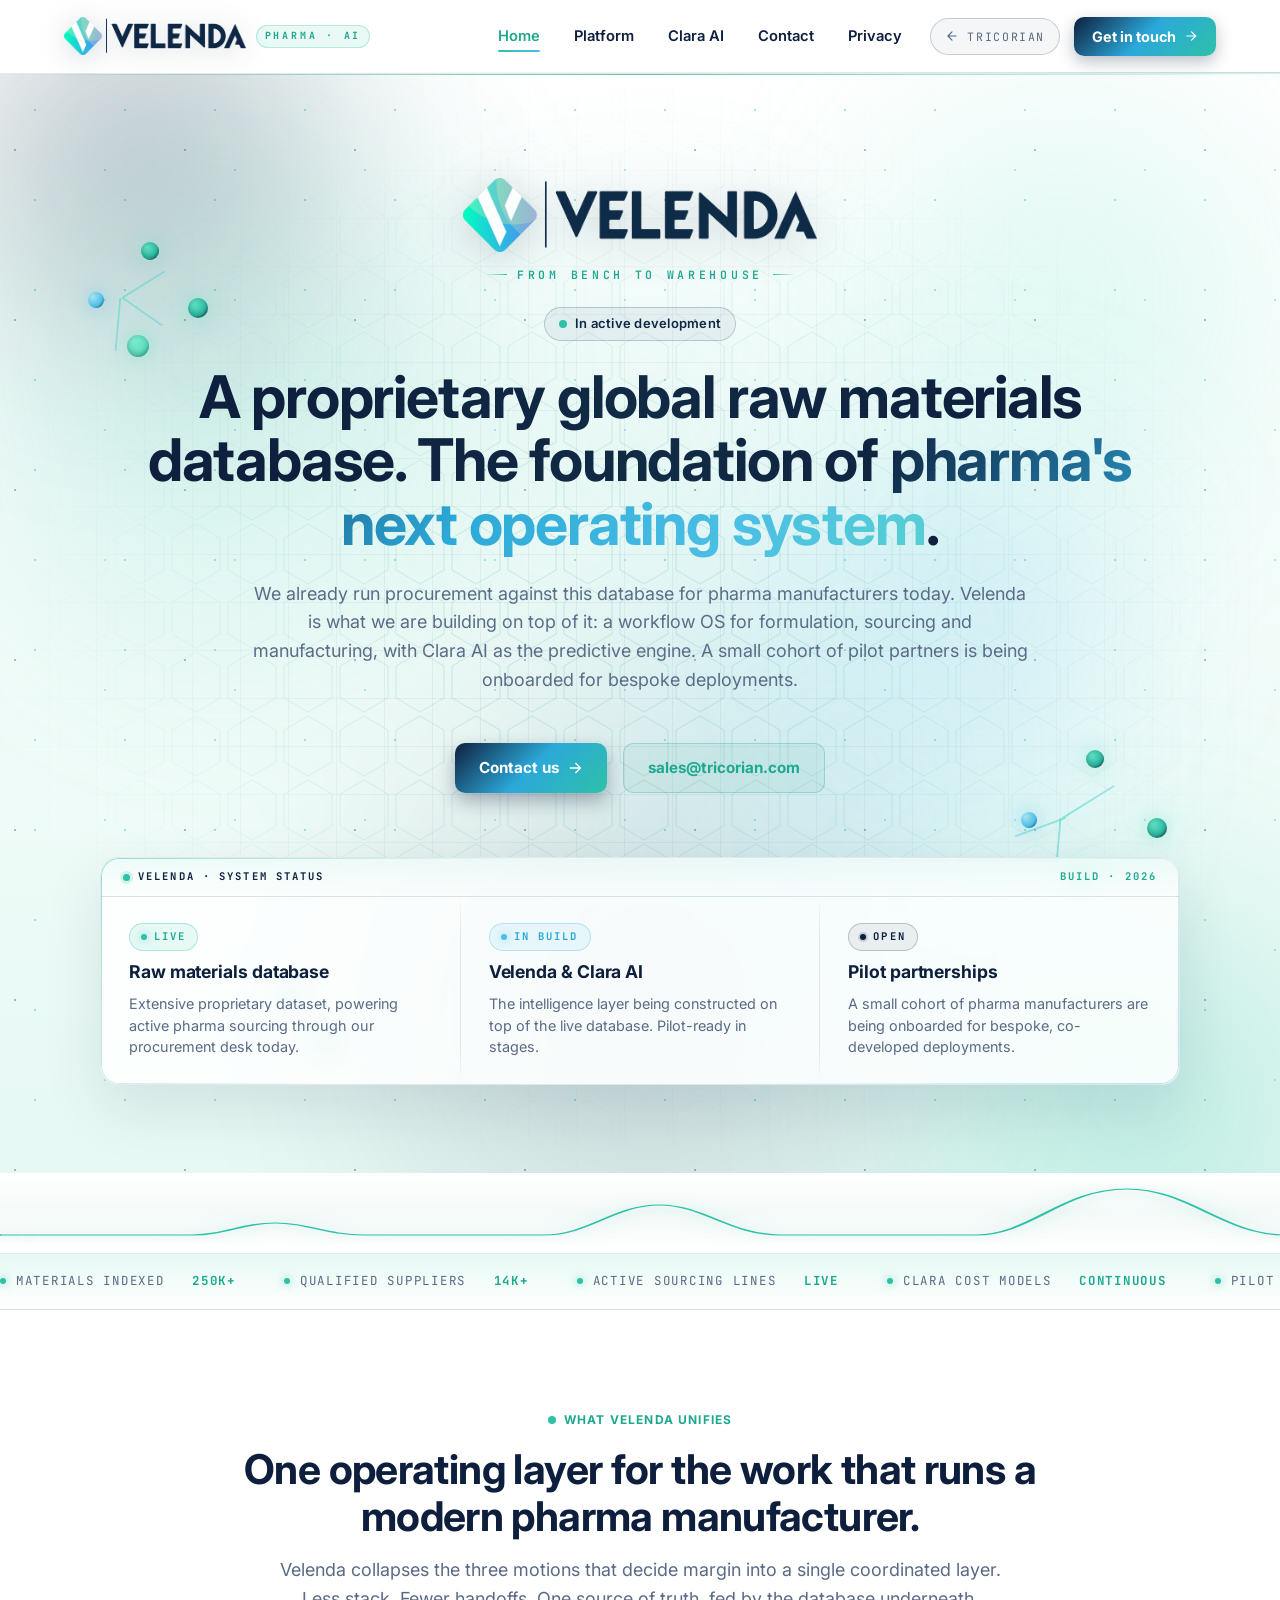
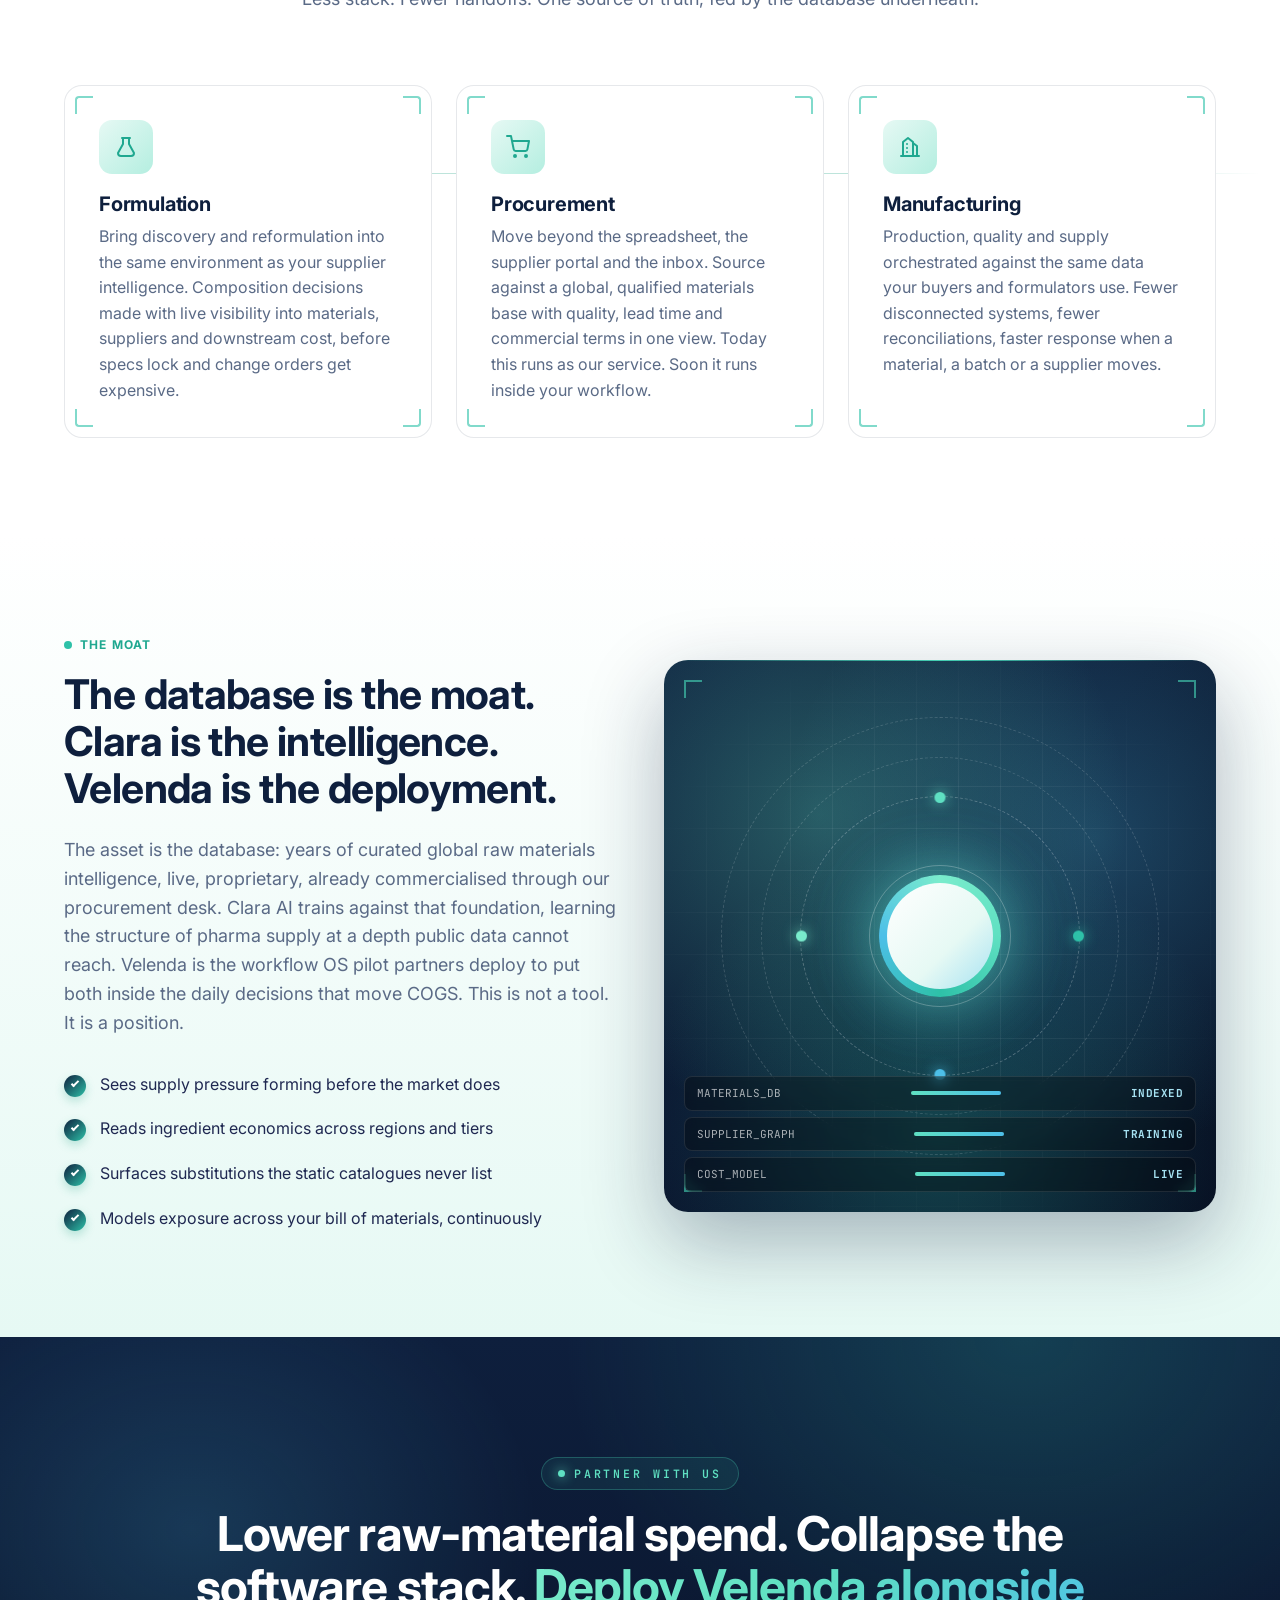
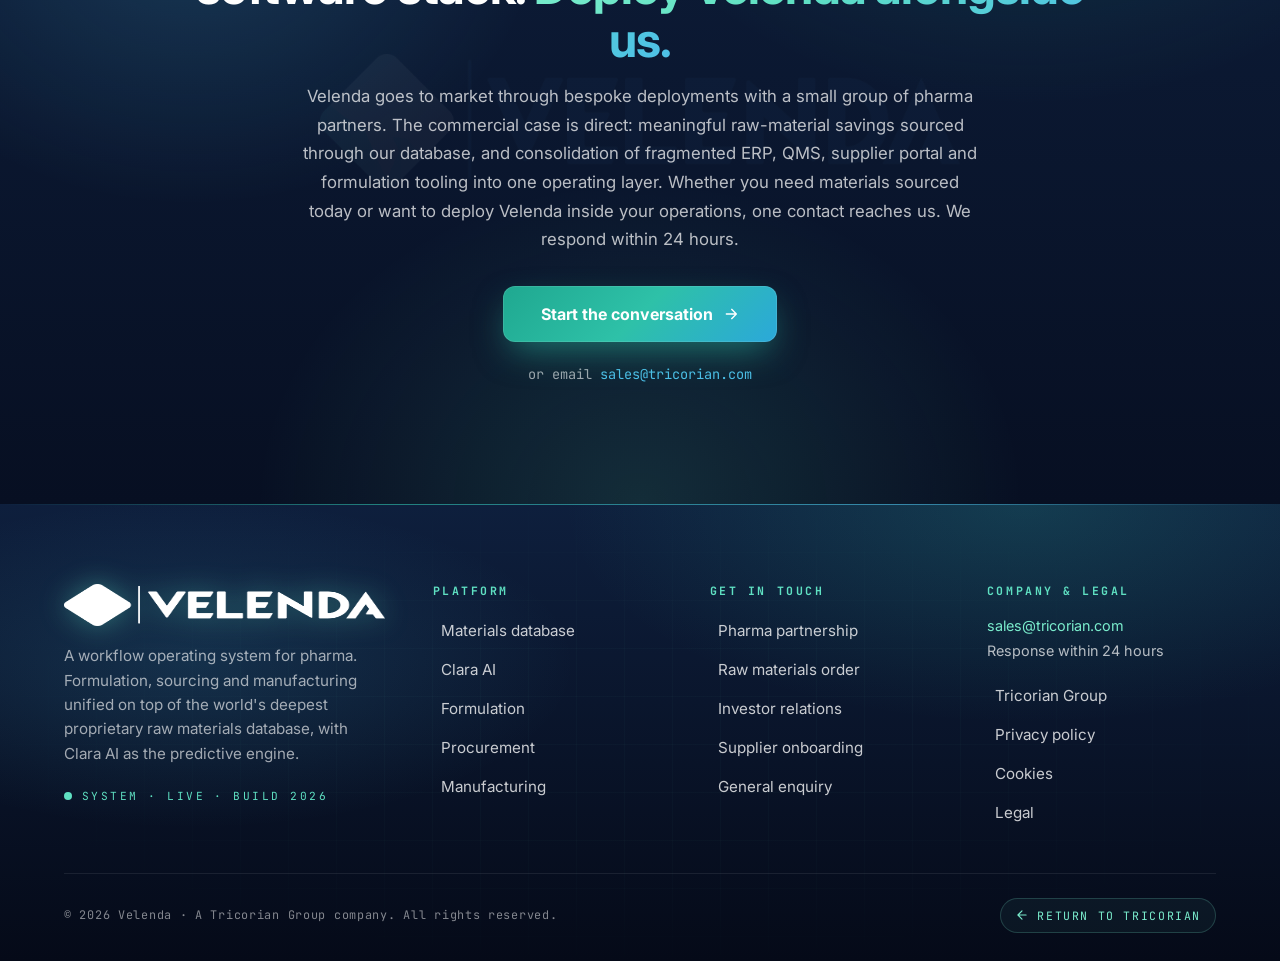
==== commit e17ac098: "Add files via upload" ====
--- a/index.html
+++ b/index.html
@@ -3,7 +3,7 @@
 <head>
   <meta charset="utf-8">
   <meta name="viewport" content="width=device-width, initial-scale=1, viewport-fit=cover">
-  <title>Velenda — Pharma's Next Operating System</title>
+  <title>Velenda · Pharma's Next Operating System</title>
   <meta name="description" content="Velenda is a workflow operating system for pharma manufacturers, built on a proprietary global raw materials database with Clara AI as the predictive engine.">
   <meta name="theme-color" content="#0E1F3D">
   <meta name="color-scheme" content="light">
@@ -11,7 +11,7 @@
   <link rel="icon" type="image/png" href="assets/velenda-logo.png">
   <link rel="apple-touch-icon" href="assets/velenda-logo.png">
 
-  <meta property="og:title" content="Velenda — Pharma's Next Operating System">
+  <meta property="og:title" content="Velenda · Pharma's Next Operating System">
   <meta property="og:description" content="A workflow OS for formulation, sourcing and manufacturing, with Clara AI as the predictive engine.">
   <meta property="og:type" content="website">
   <meta property="og:url" content="https://www.velenda.com/">
@@ -431,7 +431,7 @@
             We already run procurement against this database for pharma manufacturers today. Velenda is what we are building on top of it: a workflow OS for formulation, sourcing and manufacturing, with Clara AI as the predictive engine. A small cohort of pilot partners is being onboarded for bespoke deployments.
           </p>
           <div class="d-flex flex-wrap justify-content-center gap-3 vl-reveal" data-delay="3">
-            <a href="#contact" class="vl-cta">
+            <a href="contact.html" class="vl-cta">
               Contact us
               <svg width="16" height="16" viewBox="0 0 24 24" fill="none" aria-hidden="true">
                 <path d="M5 12h14M13 5l7 7-7 7" stroke="currentColor" stroke-width="2" stroke-linecap="round" stroke-linejoin="round"/>
@@ -634,7 +634,7 @@
           <p class="vl-final__p">
             Velenda goes to market through bespoke deployments with a small group of pharma partners. The commercial case is direct: meaningful raw-material savings sourced through our database, and consolidation of fragmented ERP, QMS, supplier portal and formulation tooling into one operating layer. Whether you need materials sourced today or want to deploy Velenda inside your operations, one contact reaches us. We respond within 24 hours.
           </p>
-          <a href="mailto:sales@tricorian.com" class="vl-final__cta">
+          <a href="contact.html" class="vl-final__cta">
             Start the conversation
             <svg viewBox="0 0 24 24" fill="none" aria-hidden="true">
               <path d="M5 12h14M13 5l7 7-7 7" stroke="currentColor" stroke-width="2" stroke-linecap="round" stroke-linejoin="round"/>
--- a/css/main.css
+++ b/css/main.css
@@ -1,5 +1,5 @@
 /* =====================================================================
-   VELENDA — Pharma AI Operating System
+   VELENDA / Pharma AI Operating System
    Shared site theme: tokens, base, header, footer, 3D / futuristic FX
    ===================================================================== */
 
@@ -550,6 +550,268 @@
   background:var(--vl-teal); animation:vlPulse 2s infinite;
 }
 
+/* =====================================================================
+   FORMS (shared)
+   ===================================================================== */
+
+.vl-label {
+  display:block;
+  font-family:var(--vl-mono);
+  font-size:.7rem; font-weight:700;
+  letter-spacing:.14em; text-transform:uppercase;
+  color:var(--vl-teal-deep);
+  margin-bottom:8px;
+}
+.vl-label .vl-req { color:#e0667d; margin-left:3px; }
+.vl-help {
+  display:block;
+  font-size:.78rem; line-height:1.4;
+  color:var(--vl-mute);
+  margin-top:6px;
+}
+
+.vl-input,
+.vl-textarea,
+.vl-select {
+  width:100%;
+  padding:14px 16px;
+  background:#fff;
+  border:1.5px solid #e2e8f0;
+  border-radius:12px;
+  font-family:var(--vl-sans);
+  font-size:1rem;
+  color:var(--vl-ink);
+  outline:none; box-shadow:none;
+  transition:border-color .25s ease, box-shadow .25s ease, transform .2s ease, background .2s ease;
+}
+.vl-textarea { min-height:140px; resize:vertical; line-height:1.55; }
+.vl-select {
+  appearance:none; -webkit-appearance:none; -moz-appearance:none;
+  background-image:url("data:image/svg+xml;utf8,<svg xmlns='http://www.w3.org/2000/svg' width='12' height='8' viewBox='0 0 12 8'><path d='M1 1l5 5 5-5' fill='none' stroke='%231FA890' stroke-width='2' stroke-linecap='round' stroke-linejoin='round'/></svg>");
+  background-repeat:no-repeat;
+  background-position:right 16px center;
+  padding-right:42px;
+}
+.vl-input::placeholder,
+.vl-textarea::placeholder { color:#94a3b8; }
+.vl-input:hover,
+.vl-textarea:hover,
+.vl-select:hover { border-color:#cbd5e1; }
+.vl-input:focus,
+.vl-textarea:focus,
+.vl-select:focus {
+  border-color:var(--vl-teal);
+  box-shadow:0 0 0 4px rgba(46,193,168,.14), 0 10px 24px -10px rgba(46,193,168,.30);
+  background:#fff;
+}
+.vl-input[aria-invalid="true"],
+.vl-textarea[aria-invalid="true"],
+.vl-select[aria-invalid="true"] {
+  border-color:#e0667d;
+  box-shadow:0 0 0 4px rgba(224,102,125,.14);
+}
+
+.vl-row {
+  display:grid;
+  grid-template-columns:1fr 1fr;
+  gap:18px;
+}
+.vl-row--3   { grid-template-columns:repeat(3, 1fr); }
+.vl-row--1-2 { grid-template-columns:1fr 2fr; }
+@media (max-width:599.98px) {
+  .vl-row, .vl-row--3, .vl-row--1-2 { grid-template-columns:1fr; gap:14px; }
+}
+
+.vl-field { margin-bottom:18px; }
+.vl-field--inline { display:flex; align-items:center; gap:10px; margin-bottom:18px; }
+
+.vl-btn {
+  display:inline-flex; align-items:center; justify-content:center; gap:10px;
+  padding:14px 22px; border-radius:12px;
+  font-family:var(--vl-sans); font-weight:700; font-size:1rem;
+  text-decoration:none; cursor:pointer; border:none;
+  background:linear-gradient(135deg, var(--vl-navy) 0%, var(--vl-sky-deep) 50%, var(--vl-teal) 100%);
+  background-size:200% 200%;
+  color:#fff !important;
+  box-shadow:0 12px 28px -8px rgba(14,31,61,.4);
+  transition:transform .25s ease, box-shadow .25s ease, background-position .5s ease;
+  position:relative; overflow:hidden;
+  min-height:54px;
+}
+.vl-btn::before {
+  content:""; position:absolute; inset:0;
+  background:linear-gradient(120deg, transparent 30%, rgba(255,255,255,.30) 50%, transparent 70%);
+  transform:translateX(-100%); transition:transform .6s ease;
+}
+.vl-btn:hover {
+  transform:translateY(-2px);
+  background-position:100% 100%;
+  box-shadow:0 22px 45px -10px rgba(46,193,168,.55);
+  color:#fff;
+}
+.vl-btn:hover::before { transform:translateX(100%); }
+.vl-btn:active { transform:translateY(0) scale(.99); }
+.vl-btn[disabled],
+.vl-btn.is-loading { opacity:.7; pointer-events:none; }
+
+.vl-btn--ghost {
+  background:rgba(46,193,168,.08);
+  color:var(--vl-teal-deep) !important;
+  border:1px solid rgba(46,193,168,.30);
+  box-shadow:none;
+  min-height:auto;
+  padding:10px 16px; font-size:.9rem;
+}
+.vl-btn--ghost::before { display:none; }
+.vl-btn--ghost:hover { background:rgba(46,193,168,.14); border-color:rgba(46,193,168,.55); transform:none; box-shadow:none; }
+
+.vl-loader {
+  width:32px; height:32px; border-radius:50%;
+  border:3px solid rgba(46,193,168,.18);
+  border-top-color:var(--vl-teal);
+  animation:vlSpin .8s linear infinite;
+  margin:0 auto;
+}
+@keyframes vlSpin { to { transform:rotate(360deg); } }
+
+.vl-alert {
+  display:flex; gap:12px; align-items:flex-start;
+  padding:16px 18px; border-radius:12px;
+  font-size:.95rem; line-height:1.5;
+  box-shadow:0 12px 28px -8px rgba(14,31,61,.10);
+}
+.vl-alert__icon {
+  flex-shrink:0;
+  width:28px; height:28px; border-radius:50%;
+  display:inline-flex; align-items:center; justify-content:center;
+  font-weight:700; font-size:.85rem;
+}
+.vl-alert--success {
+  background:linear-gradient(135deg, #e9faf3, #f3fef9);
+  border-left:4px solid var(--vl-teal);
+  color:#0e3d2f;
+}
+.vl-alert--success .vl-alert__icon { background:var(--vl-teal); color:#fff; }
+.vl-alert--error {
+  background:linear-gradient(135deg, #fee9ee, #fff3f5);
+  border-left:4px solid #e0667d;
+  color:#5d1726;
+}
+.vl-alert--error .vl-alert__icon { background:#e0667d; color:#fff; }
+
+/* Premium mode-selection card grid */
+.vl-modes {
+  display:grid;
+  grid-template-columns:repeat(auto-fit, minmax(190px, 1fr));
+  gap:12px;
+  margin-bottom:32px;
+}
+.vl-modes__opt { position:relative; }
+.vl-modes__opt input { position:absolute; opacity:0; pointer-events:none; }
+.vl-modes__opt label {
+  position:relative;
+  display:flex; flex-direction:column; gap:8px;
+  height:100%;
+  padding:18px 18px 16px;
+  background:#fff;
+  border:1.5px solid var(--vl-line);
+  border-radius:14px;
+  cursor:pointer;
+  overflow:hidden;
+  transition:transform .25s ease, border-color .25s ease, box-shadow .25s ease, background .25s ease;
+}
+.vl-modes__opt label::before {
+  content:""; position:absolute; inset:0; border-radius:inherit; pointer-events:none;
+  padding:1.5px;
+  background:linear-gradient(135deg, transparent 35%, rgba(46,193,168,.55), transparent 65%);
+  -webkit-mask:linear-gradient(#000 0 0) content-box, linear-gradient(#000 0 0);
+  -webkit-mask-composite:xor; mask-composite:exclude;
+  opacity:0; transition:opacity .25s ease;
+}
+.vl-modes__opt label:hover {
+  transform:translateY(-2px);
+  border-color:rgba(46,193,168,.40);
+  box-shadow:0 14px 30px -12px rgba(46,193,168,.30);
+}
+.vl-modes__opt label:hover::before { opacity:1; }
+.vl-modes__icon {
+  width:40px; height:40px; border-radius:10px;
+  display:inline-flex; align-items:center; justify-content:center;
+  background:linear-gradient(135deg, var(--vl-mint-pale), var(--vl-mint-soft));
+  color:var(--vl-teal-deep);
+  transition:transform .3s ease, background .3s ease;
+}
+.vl-modes__opt label:hover .vl-modes__icon { transform:scale(1.06) rotate(-3deg); }
+.vl-modes__title {
+  font-size:1rem; font-weight:700; letter-spacing:-.005em;
+  color:var(--vl-navy); line-height:1.2;
+}
+.vl-modes__desc {
+  font-size:.82rem; line-height:1.45;
+  color:var(--vl-mute);
+}
+.vl-modes__check {
+  position:absolute; top:14px; right:14px;
+  width:22px; height:22px; border-radius:50%;
+  background:transparent;
+  border:1.5px solid var(--vl-line-strong);
+  display:inline-flex; align-items:center; justify-content:center;
+  transition:background .25s ease, border-color .25s ease, transform .25s ease;
+}
+.vl-modes__check svg { width:11px; height:11px; opacity:0; transition:opacity .2s ease; }
+.vl-modes__opt input:checked + label {
+  border-color:var(--vl-teal);
+  background:linear-gradient(135deg, #fff, rgba(230,249,244,.6));
+  box-shadow:0 18px 36px -14px rgba(46,193,168,.45), 0 0 0 3px rgba(46,193,168,.10);
+  transform:translateY(-1px);
+}
+.vl-modes__opt input:checked + label::before { opacity:1; }
+.vl-modes__opt input:checked + label .vl-modes__title { color:var(--vl-teal-deep); }
+.vl-modes__opt input:checked + label .vl-modes__check {
+  background:var(--vl-teal);
+  border-color:var(--vl-teal);
+  transform:scale(1.05);
+}
+.vl-modes__opt input:checked + label .vl-modes__check svg { opacity:1; color:#fff; }
+.vl-modes__opt input:focus-visible + label {
+  outline:2px solid var(--vl-teal);
+  outline-offset:3px;
+}
+
+/* Mode panels */
+.vl-mode-panel { display:none; }
+.vl-mode-panel.is-active { display:block; animation:vlFade .35s ease; }
+@keyframes vlFade {
+  from { opacity:0; transform:translateY(6px); }
+  to   { opacity:1; transform:translateY(0); }
+}
+
+/* Materials repeater */
+.vl-material {
+  position:relative;
+  background:linear-gradient(135deg, rgba(230,249,244,.4), rgba(230,249,244,.15));
+  border:1px solid rgba(46,193,168,.22);
+  border-radius:14px;
+  padding:22px 22px 18px;
+  margin-bottom:14px;
+}
+.vl-material__head {
+  display:flex; justify-content:space-between; align-items:center;
+  margin-bottom:14px;
+  font-family:var(--vl-mono);
+  font-size:.72rem; letter-spacing:.16em; text-transform:uppercase;
+  color:var(--vl-teal-deep); font-weight:700;
+}
+.vl-material__remove {
+  background:none; border:0; padding:4px 8px; border-radius:6px;
+  font-family:var(--vl-mono);
+  font-size:.7rem; letter-spacing:.12em; text-transform:uppercase;
+  color:#e0667d; font-weight:700; cursor:pointer;
+  transition:background .2s ease;
+}
+.vl-material__remove:hover { background:rgba(224,102,125,.10); }
+.vl-material__remove[hidden] { display:none; }
+
 @media (prefers-reduced-motion: reduce) {
   *, *::before, *::after {
     animation-duration:0.01ms !important;
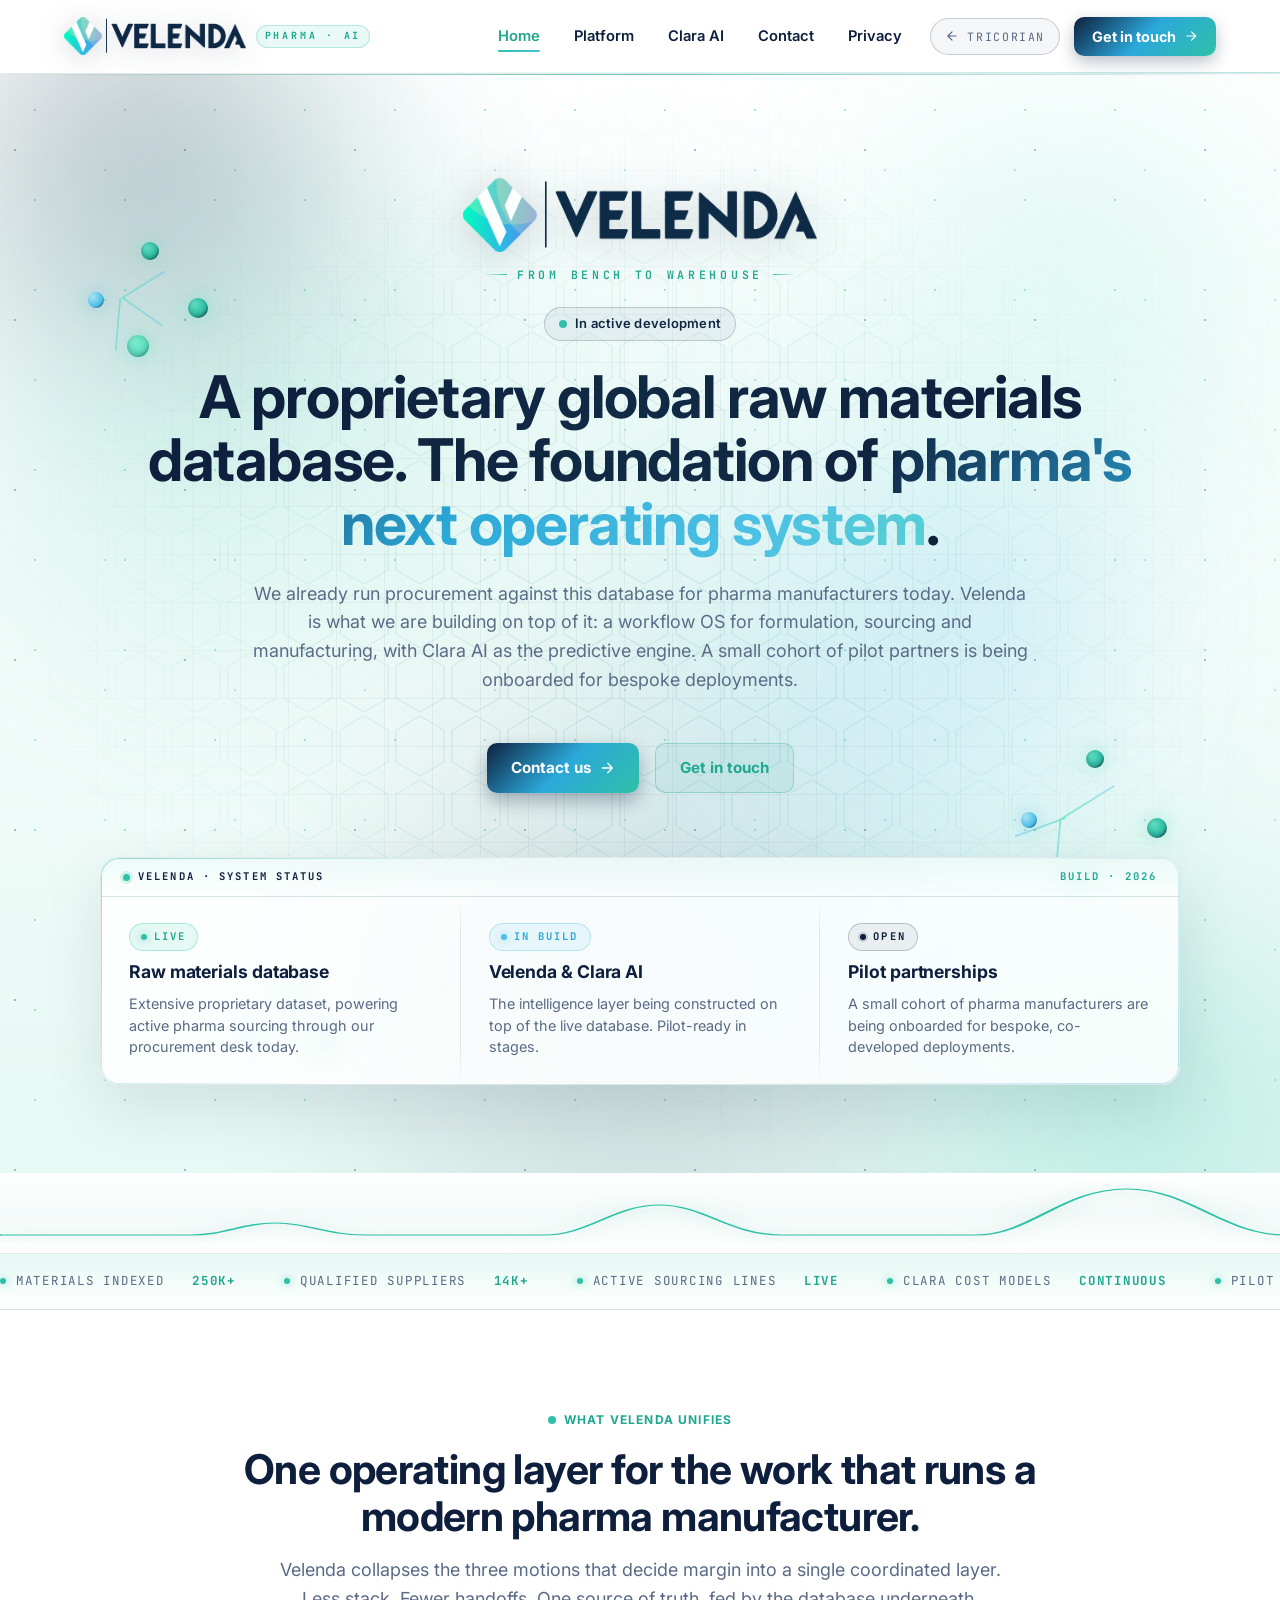
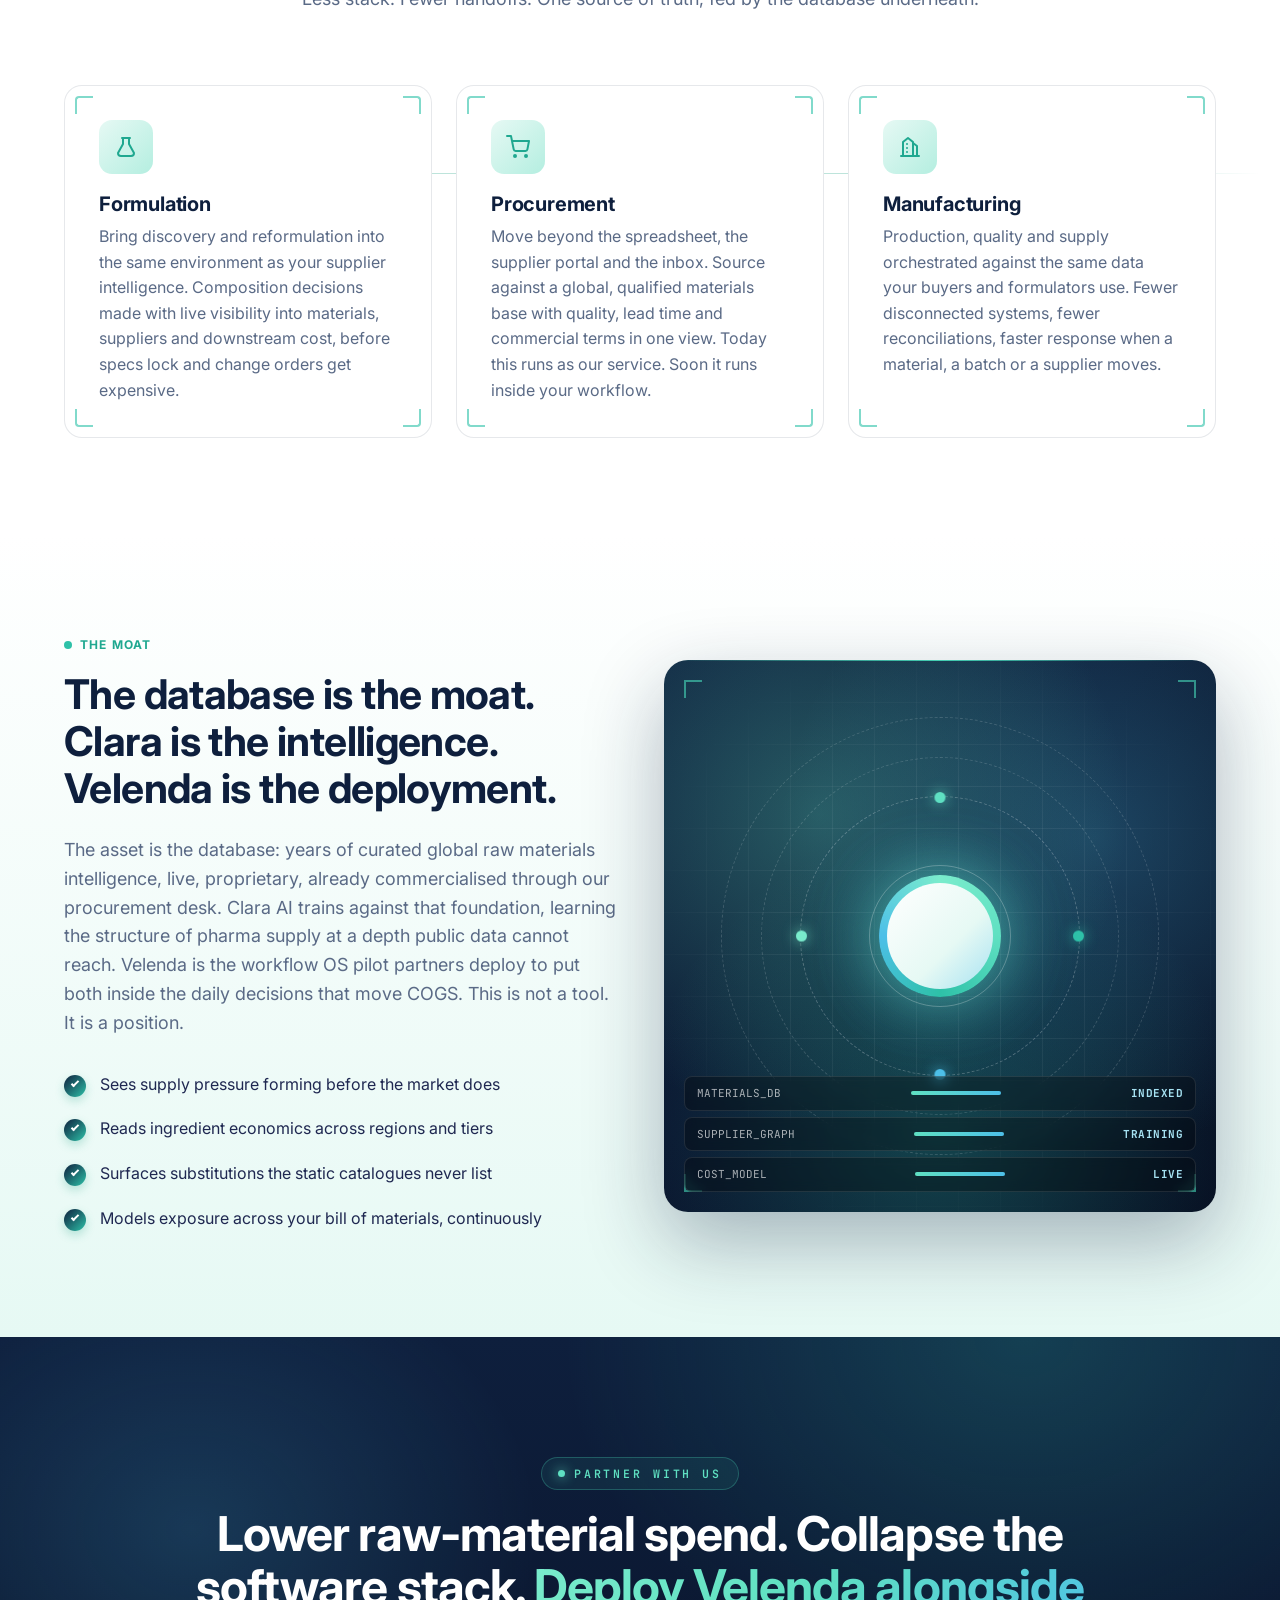
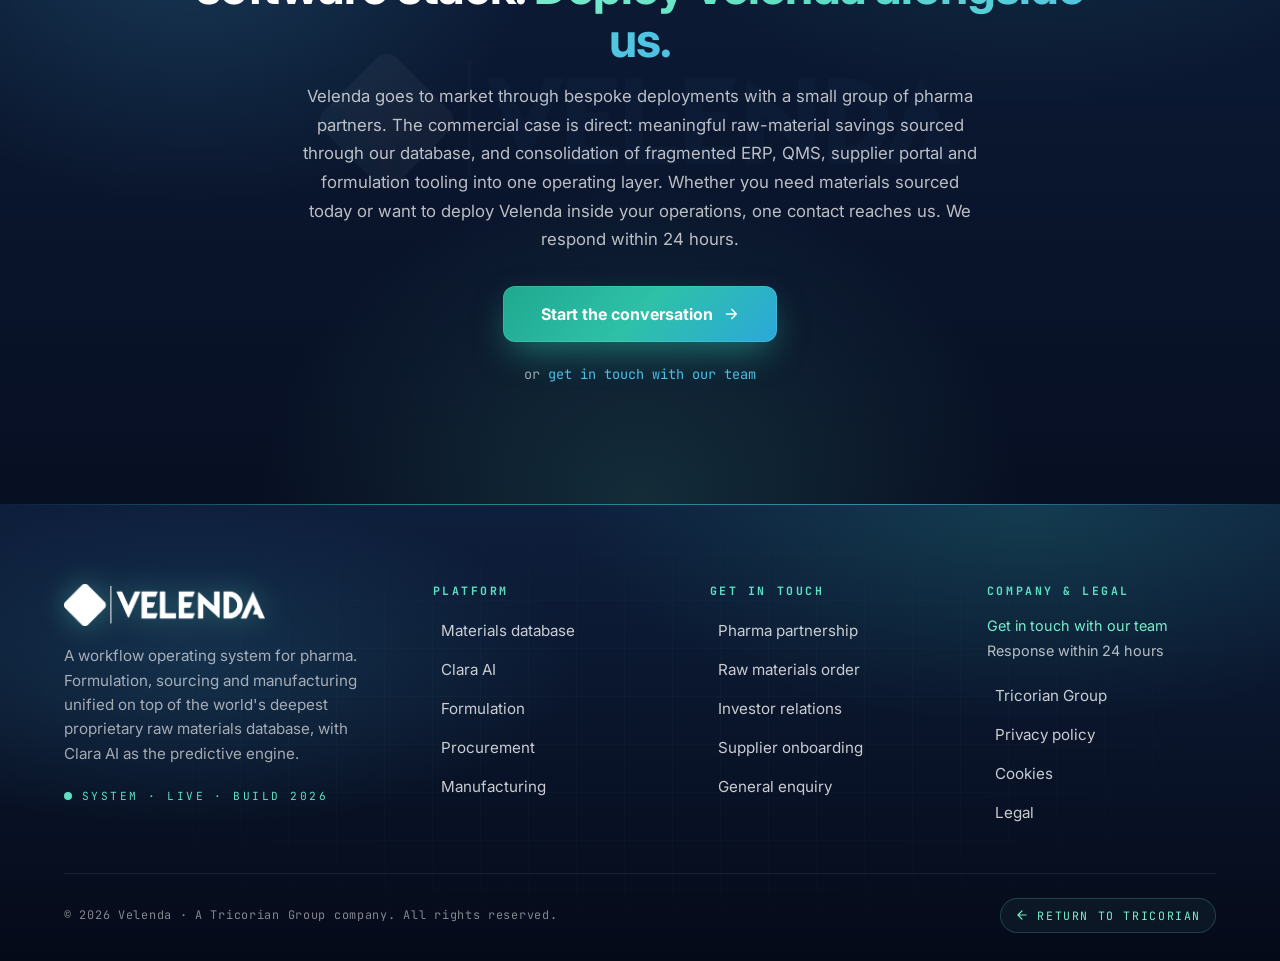
==== commit 46fae825: "Add files via upload" ====
--- a/index.html
+++ b/index.html
@@ -437,7 +437,7 @@
                 <path d="M5 12h14M13 5l7 7-7 7" stroke="currentColor" stroke-width="2" stroke-linecap="round" stroke-linejoin="round"/>
               </svg>
             </a>
-            <a href="mailto:sales@tricorian.com" class="vl-ghost">sales@tricorian.com</a>
+            <a href="https://www.tricorian.com/contact-us/" class="vl-ghost">Get in touch</a>
           </div>
         </div>
 
@@ -641,7 +641,7 @@
             </svg>
           </a>
           <span class="vl-final__email">
-            or email <a href="mailto:sales@tricorian.com">sales@tricorian.com</a>
+            or <a href="https://www.tricorian.com/contact-us/">get in touch with our team</a>
           </span>
         </div>
       </div>
--- a/css/main.css
+++ b/css/main.css
@@ -366,7 +366,11 @@
   max-width:380px;
 }
 .vl-footer__logo {
-  height:42px; width:auto;
+  height:42px;
+  width:auto;
+  max-width:220px;
+  object-fit:contain;
+  align-self:flex-start;
   filter:brightness(0) invert(1) drop-shadow(0 0 14px rgba(95,224,194,.4));
 }
 .vl-footer__lede {
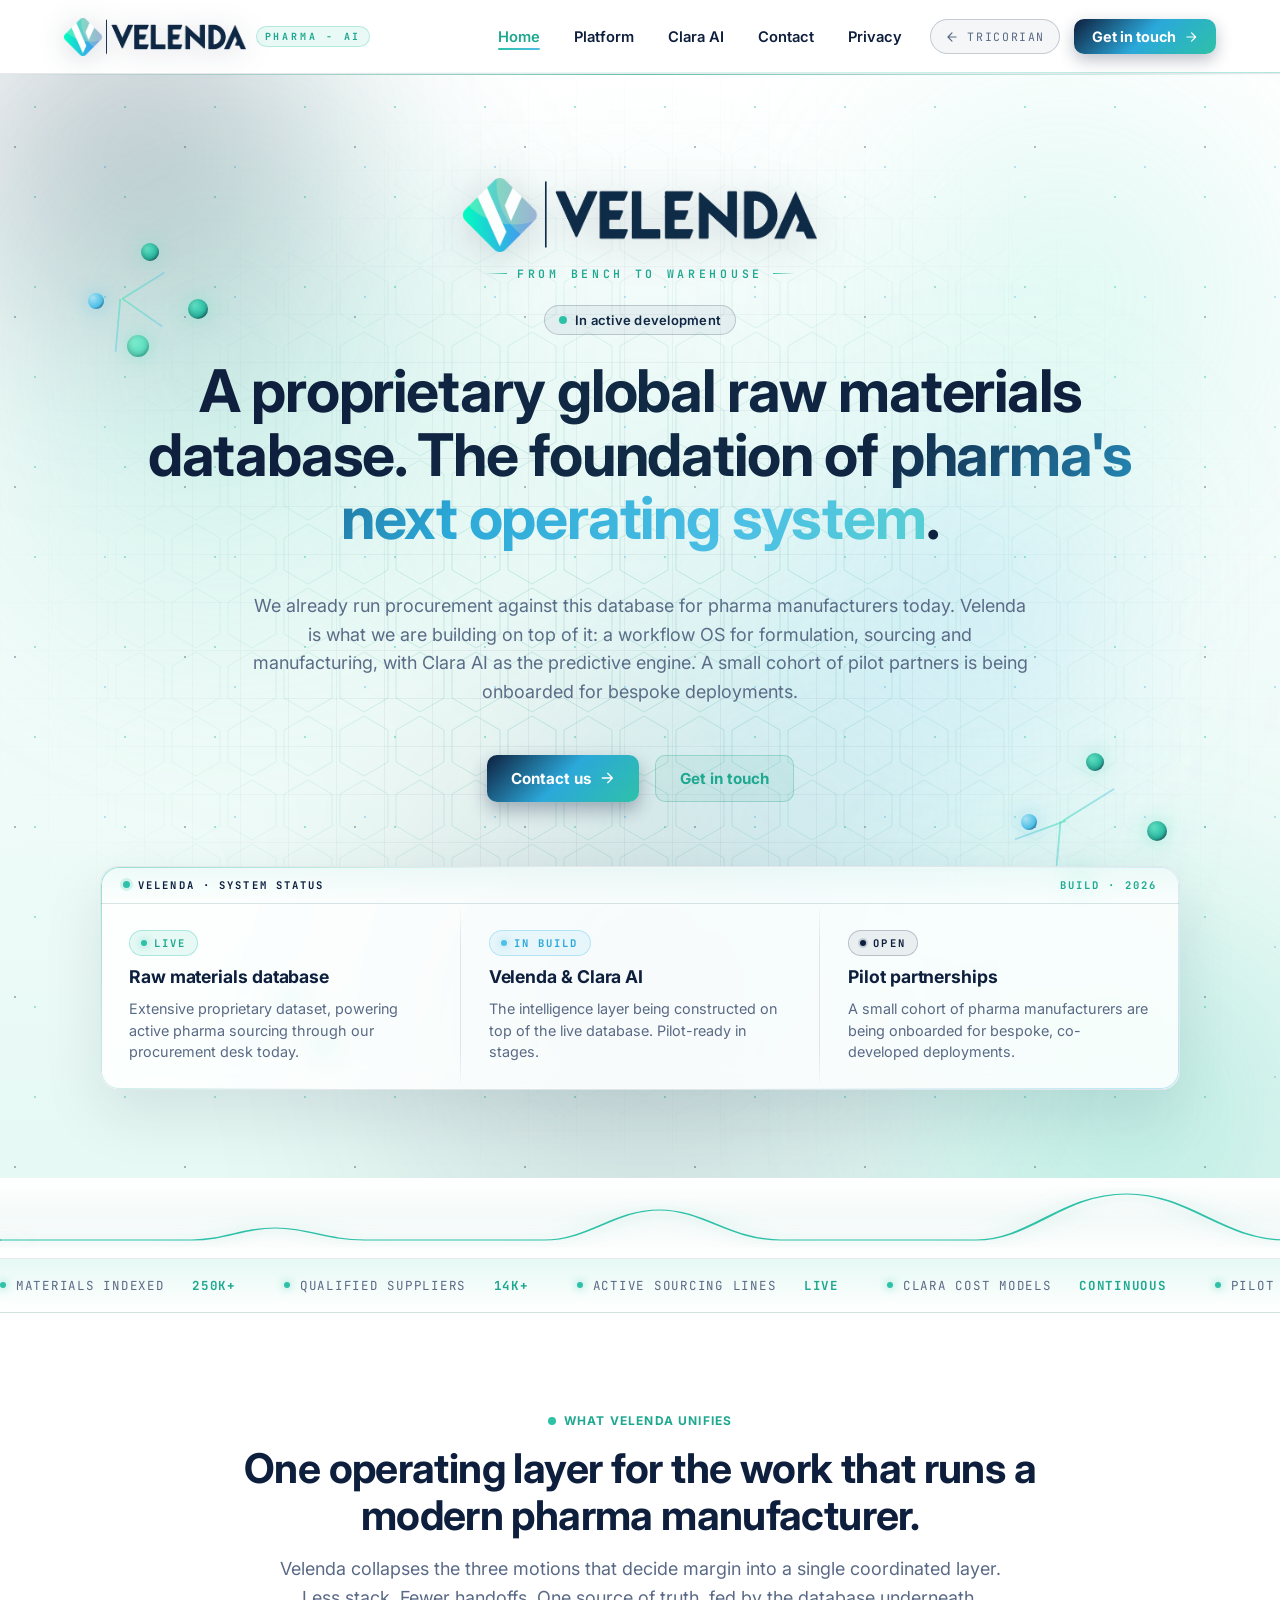
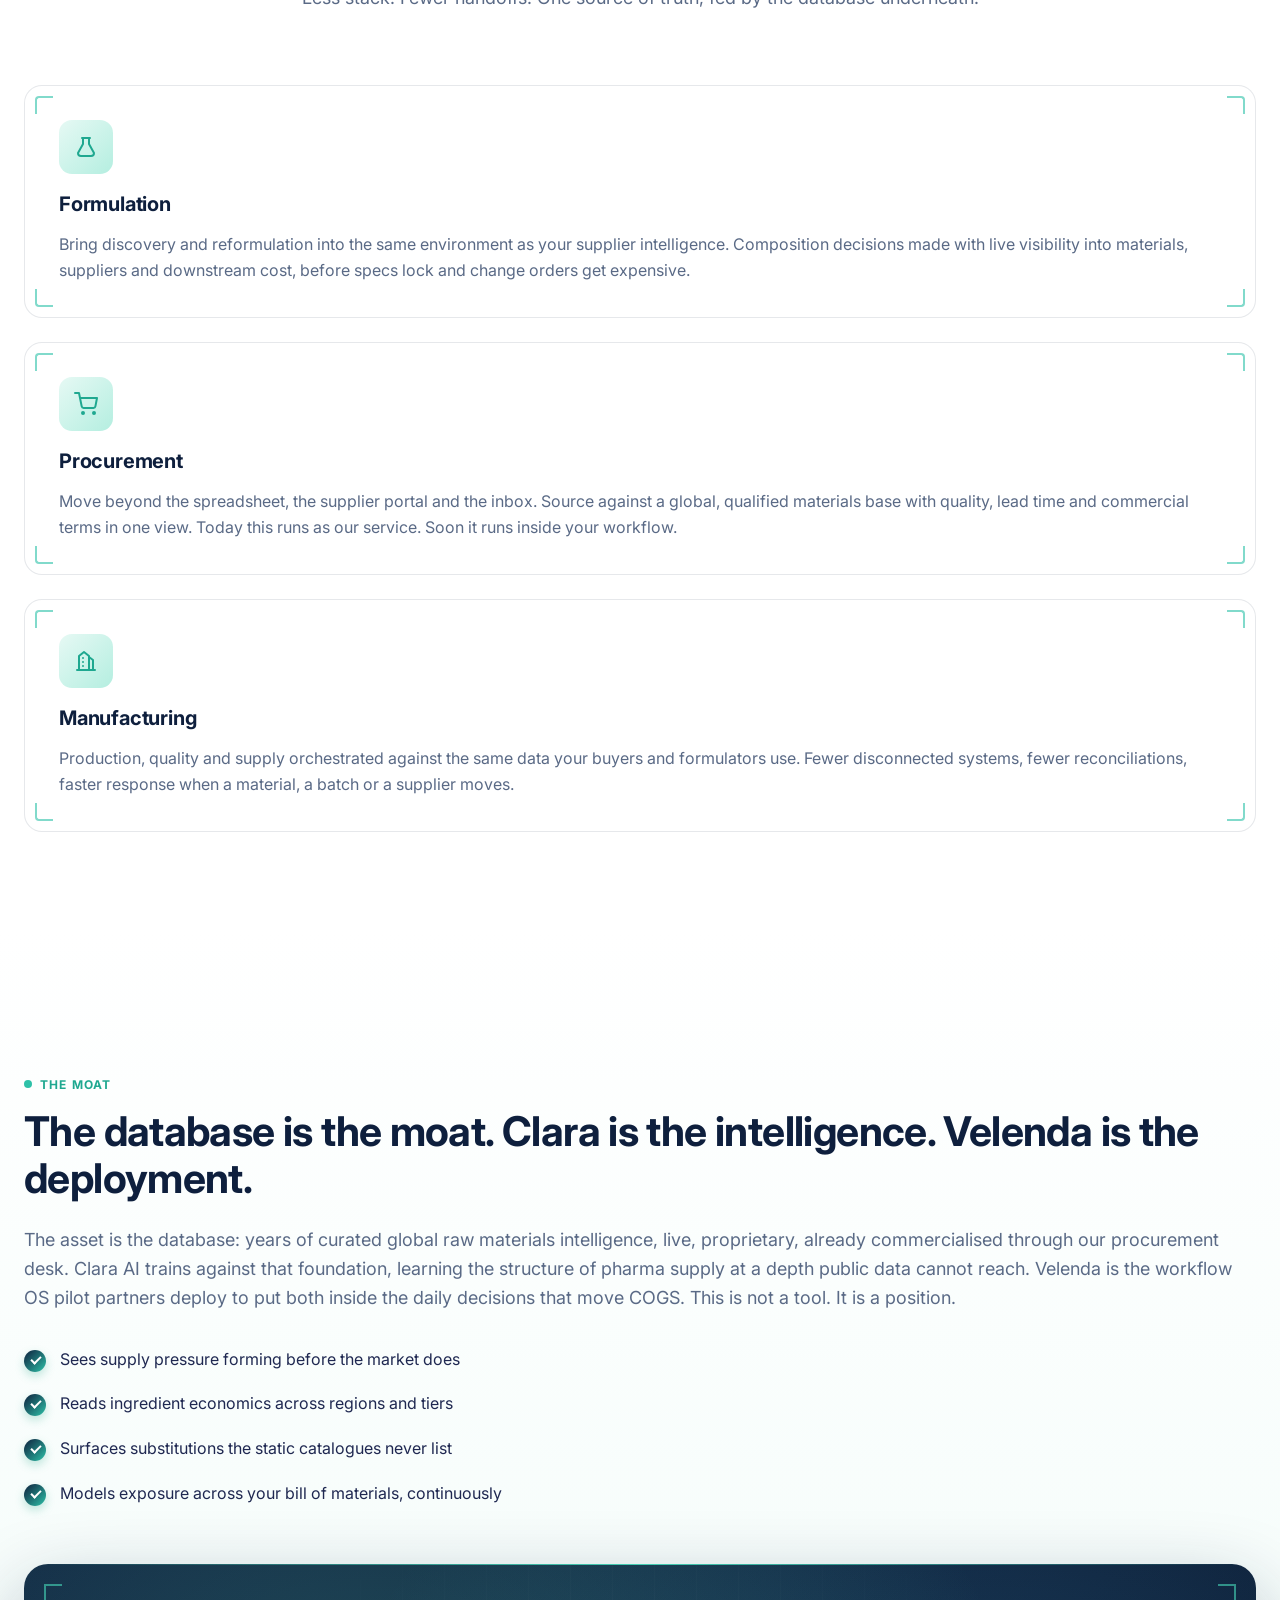
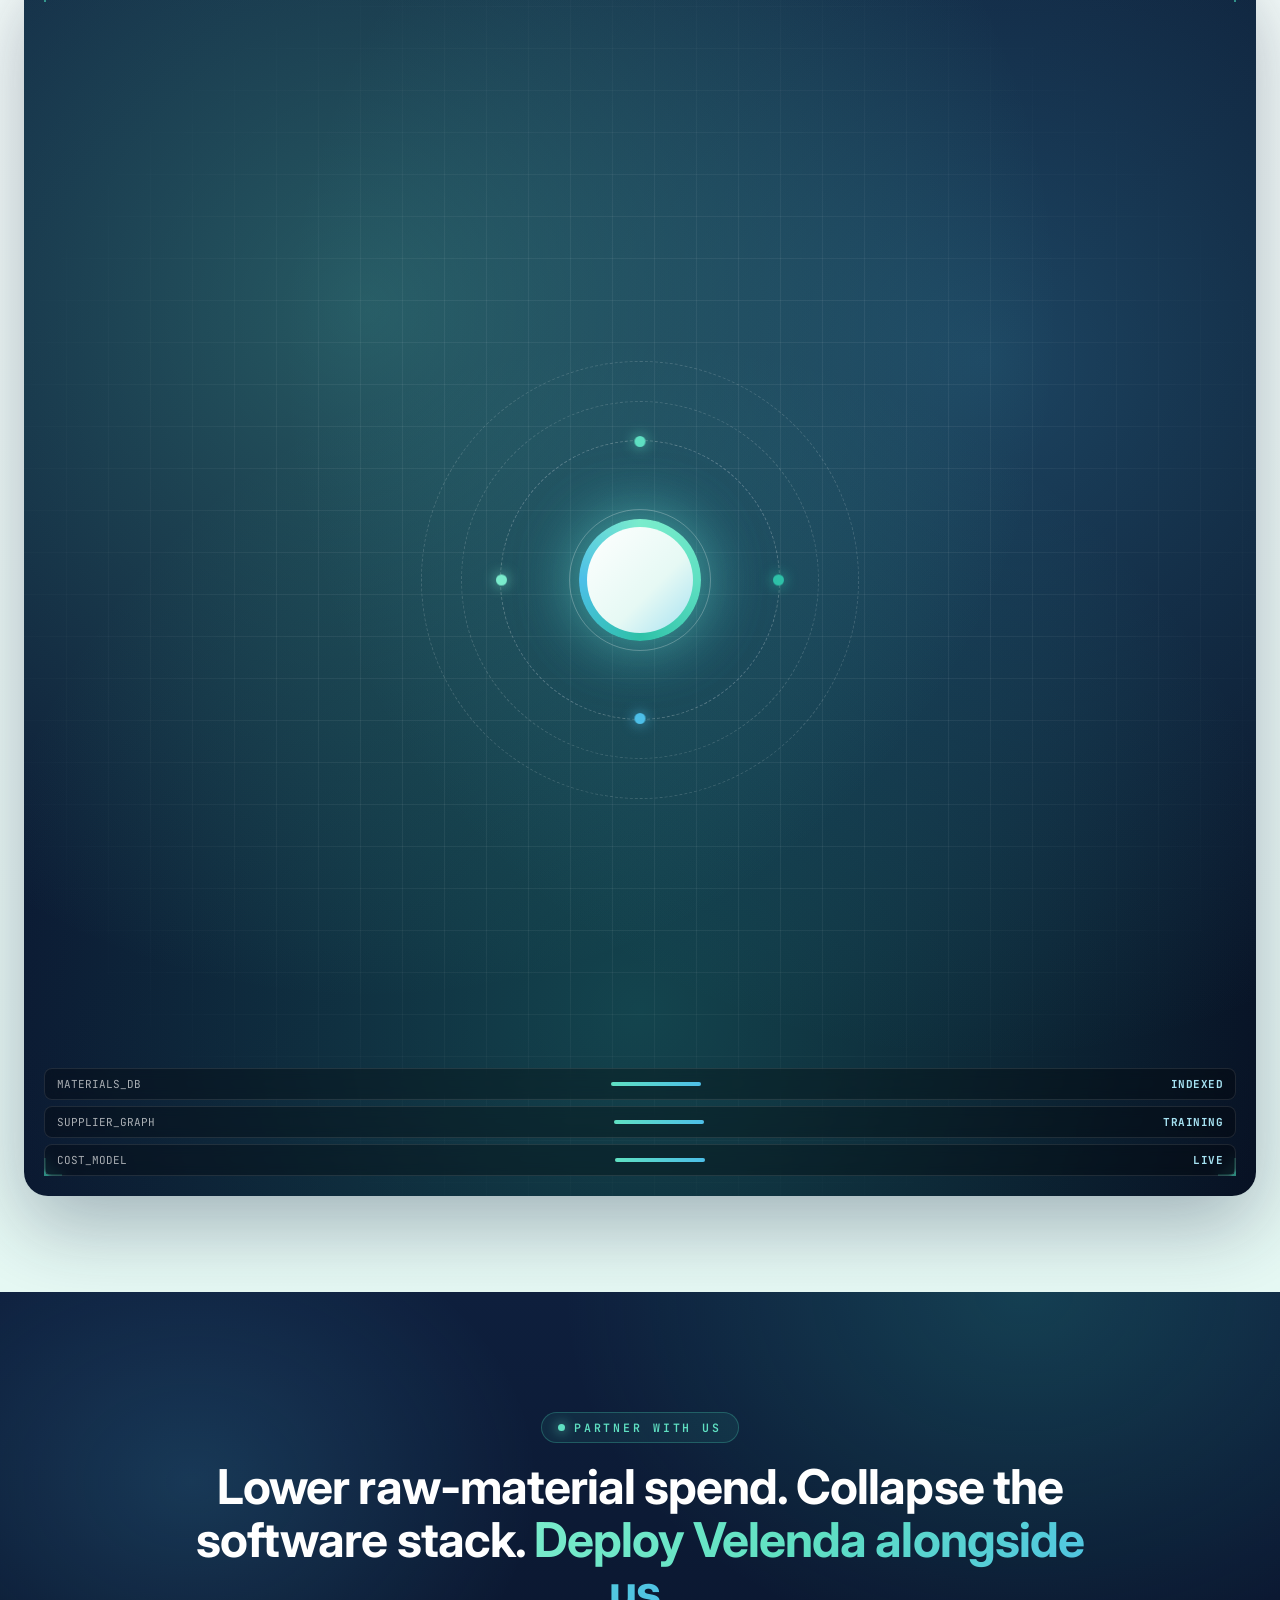
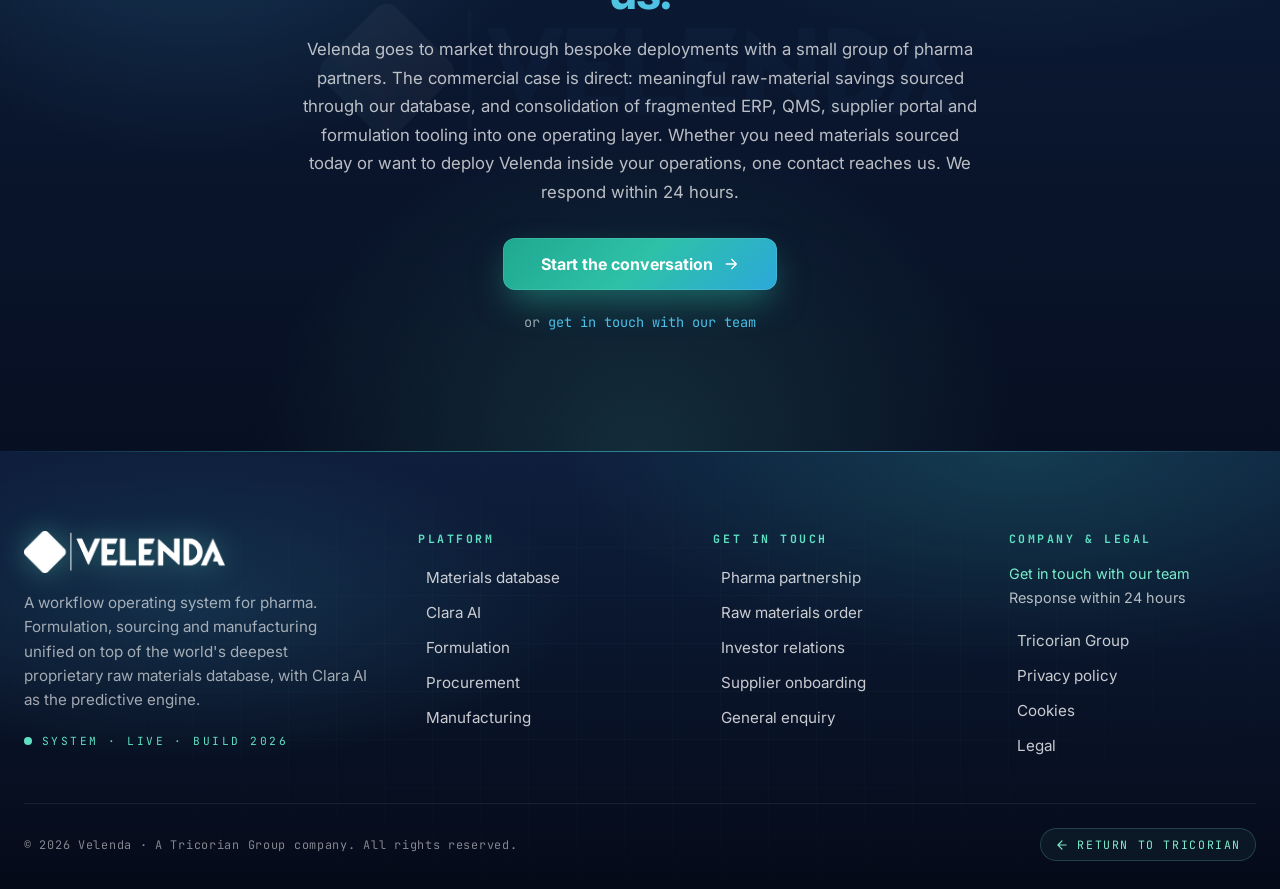
==== commit a5f3d2dc: "Update index.html" ====
--- a/index.html
+++ b/index.html
@@ -3,7 +3,7 @@
 <head>
   <meta charset="utf-8">
   <meta name="viewport" content="width=device-width, initial-scale=1, viewport-fit=cover">
-  <title>Velenda · Pharma's Next Operating System</title>
+  <title>Velenda - Pharma's Next Operating System</title>
   <meta name="description" content="Velenda is a workflow operating system for pharma manufacturers, built on a proprietary global raw materials database with Clara AI as the predictive engine.">
   <meta name="theme-color" content="#0E1F3D">
   <meta name="color-scheme" content="light">
@@ -11,23 +11,51 @@
   <link rel="icon" type="image/png" href="assets/velenda-logo.png">
   <link rel="apple-touch-icon" href="assets/velenda-logo.png">
 
-  <meta property="og:title" content="Velenda · Pharma's Next Operating System">
+  <meta property="og:title" content="Velenda - Pharma's Next Operating System">
   <meta property="og:description" content="A workflow OS for formulation, sourcing and manufacturing, with Clara AI as the predictive engine.">
   <meta property="og:type" content="website">
   <meta property="og:url" content="https://www.velenda.com/">
   <meta property="og:image" content="assets/velenda-logo.png">
 
+  <!-- Font preconnects: opens the TLS connection early so the woff2 download starts sooner -->
   <link rel="preconnect" href="https://fonts.googleapis.com">
   <link rel="preconnect" href="https://fonts.gstatic.com" crossorigin>
-  <link href="https://fonts.googleapis.com/css2?family=Inter:wght@400;500;600;700;800&family=JetBrains+Mono:wght@400;500;600;700&display=swap" rel="stylesheet">
-
-  <link rel="stylesheet" href="https://cdn.jsdelivr.net/npm/bootstrap@5.3.3/dist/css/bootstrap.min.css">
+  <!-- Trimmed: only weights actually used (Inter 400/700, JetBrains Mono 700). display=swap = text shows in fallback font immediately. -->
+  <link href="https://fonts.googleapis.com/css2?family=Inter:wght@400;700&family=JetBrains+Mono:wght@700&display=swap" rel="stylesheet">
+
   <link rel="stylesheet" href="css/main.css">
 
   <style>
+  /* ============== MINIMAL UTILITIES (replaces Bootstrap CDN) ============== */
+  .container { width:100%; max-width:1280px; padding-right:24px; padding-left:24px; margin-right:auto; margin-left:auto; box-sizing:border-box; }
+  .row { display:flex; flex-wrap:wrap; margin-right:-12px; margin-left:-12px; }
+  .row > [class*="col-"] { flex-shrink:0; width:100%; max-width:100%; padding-right:12px; padding-left:12px; box-sizing:border-box; }
+  .col-12 { flex:0 0 auto; width:100%; }
+  .g-3 { margin-right:-8px; margin-left:-8px; }  .g-3 > [class*="col-"] { padding-right:8px; padding-left:8px; margin-top:1rem; }
+  .g-4 { margin-right:-12px; margin-left:-12px; } .g-4 > [class*="col-"] { padding-right:12px; padding-left:12px; margin-top:1.5rem; }
+  .g-5 { margin-right:-24px; margin-left:-24px; } .g-5 > [class*="col-"] { padding-right:24px; padding-left:24px; margin-top:3rem; }
+  @media (min-width:768px) {
+    .col-md-4 { flex:0 0 auto; width:33.3333%; }
+    .col-md-6 { flex:0 0 auto; width:50%; }
+  }
+  .mb-0 { margin-bottom:0 !important; }
+  .mb-2 { margin-bottom:.5rem !important; }
+  .mb-3 { margin-bottom:1rem !important; }
+  .mb-4 { margin-bottom:1.5rem !important; }
+  .mb-5 { margin-bottom:3rem !important; }
+  .mt-3 { margin-top:1rem !important; }
+  .mt-4 { margin-top:1.5rem !important; }
+  .mt-5 { margin-top:3rem !important; }
+  .text-center { text-align:center !important; }
+  .d-flex { display:flex !important; }
+  .flex-column { flex-direction:column !important; }
+  .flex-wrap { flex-wrap:wrap !important; }
+  .justify-content-center { justify-content:center !important; }
+  .align-items-center { align-items:center !important; }
+  .gap-3 { gap:1rem !important; }
+  .w-100 { width:100% !important; }
+
   /* ============== PAGE-SPECIFIC: HOME ============== */
-
-  /* Hero */
   .vl-hero { position:relative; overflow:hidden; background:linear-gradient(180deg,#fff 0%,var(--vl-mint-pale) 100%); padding:104px 0 88px; }
   .vl-hero__bg { position:absolute; inset:0; pointer-events:none; overflow:hidden; }
   .vl-hero__grid {
@@ -44,19 +72,9 @@
   .vl-hero__glow-b { bottom:-220px; right:-140px; width:580px; height:580px; background:radial-gradient(circle, rgba(46,193,168,.30), transparent 70%); }
   .vl-hero__glow-c { top:30%; right:8%; width:380px; height:380px; background:radial-gradient(circle, rgba(77,191,232,.25), transparent 70%); }
   .vl-hero .container { position:relative; z-index:2; }
-
-  /* 3D perspective wrapper */
-  .vl-hero3d {
-    perspective:1400px;
-    transform-style:preserve-3d;
-  }
-
-  /* Floating 3D molecules */
-  .vl-mol {
-    position:absolute; pointer-events:none;
-    transform-style:preserve-3d;
-    animation:vlFloat 14s ease-in-out infinite;
-  }
+  .vl-hero3d { perspective:1400px; transform-style:preserve-3d; }
+
+  .vl-mol { position:absolute; pointer-events:none; transform-style:preserve-3d; animation:vlFloat 14s ease-in-out infinite; }
   .vl-mol--a { top:14%; left:6%;  width:140px; height:140px; animation-delay:-2s; }
   .vl-mol--b { top:60%; right:8%; width:170px; height:170px; animation-delay:-6s; }
   .vl-mol--c { bottom:8%; left:18%; width:110px; height:110px; animation-delay:-9s; }
@@ -82,7 +100,6 @@
     100% { transform:translate3d(0,0,0)    rotateX(0deg)   rotateY(0deg); }
   }
 
-  /* Brand lockup */
   .vl-brandlockup { display:inline-flex; flex-direction:column; align-items:center; gap:14px; margin-bottom:1.5rem; }
   .vl-brandlockup__logo { height:74px; width:auto; display:block; filter:drop-shadow(0 6px 20px rgba(14,31,61,.18)); }
   @media (max-width:600px){ .vl-brandlockup__logo { height:56px; } }
@@ -94,7 +111,6 @@
   .vl-brandlockup__tag::before, .vl-brandlockup__tag::after { content:""; width:22px; height:1px; background:linear-gradient(90deg, transparent, var(--vl-teal)); }
   .vl-brandlockup__tag::after { background:linear-gradient(90deg, var(--vl-teal), transparent); }
 
-  /* System console */
   .vl-console {
     position:relative; max-width:1080px; margin:64px auto 0;
     background:rgba(255,255,255,.86);
@@ -103,13 +119,10 @@
     border:1px solid rgba(14,31,61,.10);
     border-radius:18px;
     box-shadow:0 24px 60px rgba(14,31,61,.10), inset 0 1px 0 rgba(255,255,255,.7);
-    overflow:hidden;
-    transform-style:preserve-3d;
-    transition:transform .5s ease;
+    overflow:hidden; transform-style:preserve-3d; transition:transform .5s ease;
   }
   .vl-console::before {
-    content:""; position:absolute; inset:0; border-radius:inherit; pointer-events:none;
-    padding:1px;
+    content:""; position:absolute; inset:0; border-radius:inherit; pointer-events:none; padding:1px;
     background:linear-gradient(135deg, rgba(46,193,168,.50), transparent 35%, transparent 65%, rgba(77,191,232,.40));
     -webkit-mask:linear-gradient(#000 0 0) content-box, linear-gradient(#000 0 0);
     -webkit-mask-composite:xor; mask-composite:exclude;
@@ -151,13 +164,11 @@
     .vl-console__cell { padding:22px; }
   }
 
-  /* ECG */
   .vl-ecg { position:relative; height:80px; overflow:hidden; background:linear-gradient(180deg, transparent, rgba(38,166,136,.05), transparent); }
   .vl-ecg svg { position:absolute; left:0; top:50%; width:200%; height:60px; transform:translateY(-50%); animation:vlEcg 14s linear infinite; }
   .vl-ecg path { fill:none; stroke:var(--vl-teal); stroke-width:1.2; filter:drop-shadow(0 0 6px rgba(38,166,136,.55)); stroke-linejoin:round; stroke-linecap:round; }
   @keyframes vlEcg { from { transform:translate(0,-50%); } to { transform:translate(-50%,-50%); } }
 
-  /* Pillar cards */
   .vl-pillar-row { position:relative; }
   .vl-card {
     position:relative; background:#fff; border:1px solid var(--vl-line);
@@ -219,7 +230,6 @@
   .vl-checks li::before { content:""; position:absolute; left:0; top:13px; width:22px; height:22px; border-radius:50%; background:linear-gradient(135deg, var(--vl-navy), var(--vl-teal)); box-shadow:0 4px 10px rgba(38,166,136,.28); }
   .vl-checks li::after  { content:""; position:absolute; left:7px; top:19px; width:8px; height:4px; border-left:2px solid #fff; border-bottom:2px solid #fff; transform:rotate(-45deg); }
 
-  /* Clara visual */
   .vl-clara {
     position:relative; aspect-ratio:1/1; border-radius:24px; overflow:hidden;
     background:
@@ -284,39 +294,22 @@
   .vl-tele-row:nth-child(3) .vl-tele-row__bar::after { animation-delay:-2s; }
   @keyframes vlBar { 0% { transform:scaleX(.18); } 50% { transform:scaleX(.96); } 100% { transform:scaleX(.18); } }
 
-  /* Live metrics ticker (new) */
   .vl-ticker {
     position:relative;
     background:linear-gradient(180deg, var(--vl-mint-pale), #fff);
     border-top:1px solid var(--vl-line);
     border-bottom:1px solid var(--vl-line);
-    padding:18px 0;
-    overflow:hidden;
+    padding:18px 0; overflow:hidden;
     font-family:var(--vl-mono);
     font-size:.78rem; letter-spacing:.14em; text-transform:uppercase;
     color:var(--vl-navy);
   }
-  .vl-ticker__track {
-    display:flex; gap:48px;
-    width:max-content;
-    animation:vlTickerScroll 38s linear infinite;
-  }
-  .vl-ticker__item {
-    display:inline-flex; align-items:center; gap:10px;
-    color:var(--vl-mute);
-  }
+  .vl-ticker__track { display:flex; gap:48px; width:max-content; animation:vlTickerScroll 38s linear infinite; }
+  .vl-ticker__item { display:inline-flex; align-items:center; gap:10px; color:var(--vl-mute); }
   .vl-ticker__item strong { color:var(--vl-teal-deep); }
-  .vl-ticker__item::before {
-    content:""; width:6px; height:6px; border-radius:50%;
-    background:var(--vl-teal);
-    box-shadow:0 0 8px rgba(46,193,168,.7);
-  }
-  @keyframes vlTickerScroll {
-    from { transform:translateX(0); }
-    to   { transform:translateX(-50%); }
-  }
-
-  /* Final CTA */
+  .vl-ticker__item::before { content:""; width:6px; height:6px; border-radius:50%; background:var(--vl-teal); box-shadow:0 0 8px rgba(46,193,168,.7); }
+  @keyframes vlTickerScroll { from { transform:translateX(0); } to { transform:translateX(-50%); } }
+
   .vl-final { position:relative; }
   .vl-final::after {
     content:""; position:absolute; left:50%; top:50%;
@@ -370,8 +363,41 @@
   <div class="vl-grain" aria-hidden="true"></div>
   <div class="vl-cursor" aria-hidden="true"></div>
 
-  <!-- Header (injected by main.js) -->
-  <div id="vl-header-slot"></div>
+  <!-- Header (inlined - no JS fetch needed) -->
+  <header class="vl-header" id="vlHeader">
+    <div class="vl-header__inner">
+      <a href="index.html" class="vl-header__brand" aria-label="Velenda home">
+        <img src="assets/velenda-logo.png" alt="Velenda" class="vl-header__logo">
+        <span class="vl-header__brandtag">Pharma - AI</span>
+      </a>
+
+      <nav class="vl-header__nav" id="vlNav" aria-label="Primary">
+        <a href="index.html"              class="vl-header__link" data-nav="index.html">Home</a>
+        <a href="index.html#capabilities" class="vl-header__link">Platform</a>
+        <a href="index.html#clara"        class="vl-header__link">Clara AI</a>
+        <a href="contact.html"            class="vl-header__link" data-nav="contact.html">Contact</a>
+        <a href="privacy-policy.html"     class="vl-header__link" data-nav="privacy-policy.html">Privacy</a>
+
+        <a href="https://www.tricorian.com/" class="vl-header__return" rel="noopener">
+          <svg viewBox="0 0 24 24" fill="none" aria-hidden="true">
+            <path d="M19 12H5M12 19l-7-7 7-7" stroke="currentColor" stroke-width="2" stroke-linecap="round" stroke-linejoin="round"/>
+          </svg>
+          Tricorian
+        </a>
+
+        <a href="contact.html" class="vl-header__cta">
+          Get in touch
+          <svg width="14" height="14" viewBox="0 0 24 24" fill="none" aria-hidden="true">
+            <path d="M5 12h14M13 5l7 7-7 7" stroke="currentColor" stroke-width="2" stroke-linecap="round" stroke-linejoin="round"/>
+          </svg>
+        </a>
+      </nav>
+
+      <button class="vl-header__toggle" id="vlToggle" aria-label="Toggle menu" aria-expanded="false" aria-controls="vlNav">
+        <span></span>
+      </button>
+    </div>
+  </header>
 
   <main id="main">
 
@@ -387,7 +413,6 @@
         <div class="vl-hero__glow-b"></div>
         <div class="vl-hero__glow-c"></div>
 
-        <!-- Floating 3D molecules -->
         <div class="vl-mol vl-mol--a" aria-hidden="true">
           <span class="vl-mol__bond vl-mol__bond--b1"></span>
           <span class="vl-mol__bond vl-mol__bond--b2"></span>
@@ -476,7 +501,6 @@
       </svg>
     </div>
 
-    <!-- Live metrics ticker -->
     <div class="vl-ticker" aria-hidden="true">
       <div class="vl-ticker__track">
         <span class="vl-ticker__item">Materials indexed &nbsp;<strong>250k+</strong></span>
@@ -485,7 +509,6 @@
         <span class="vl-ticker__item">Clara cost models &nbsp;<strong>Continuous</strong></span>
         <span class="vl-ticker__item">Pilot deployments &nbsp;<strong>Onboarding</strong></span>
         <span class="vl-ticker__item">Regions covered &nbsp;<strong>Global</strong></span>
-        <!-- duplicate for seamless loop -->
         <span class="vl-ticker__item">Materials indexed &nbsp;<strong>250k+</strong></span>
         <span class="vl-ticker__item">Qualified suppliers &nbsp;<strong>14k+</strong></span>
         <span class="vl-ticker__item">Active sourcing lines &nbsp;<strong>Live</strong></span>
@@ -649,8 +672,83 @@
 
   </main>
 
-  <!-- Footer (injected by main.js) -->
-  <div id="vl-footer-slot"></div>
+  <!-- Footer (inlined - no JS fetch needed) -->
+  <footer class="vl-footer">
+    <div class="vl-footer__bg">
+      <div class="vl-footer__grid"></div>
+    </div>
+    <div class="container vl-footer__inner">
+      <div class="vl-footer__top">
+
+        <div class="vl-footer__brand">
+          <a href="index.html" class="vl-footer__brand-link" aria-label="Velenda home">
+            <img
+              src="assets/velenda-logo.png"
+              alt="Velenda"
+              class="vl-footer__logo"
+              width="3314" height="693"
+              style="height:42px;width:auto;max-width:220px;object-fit:contain;align-self:flex-start;display:block;">
+          </a>
+          <p class="vl-footer__lede">
+            A workflow operating system for pharma. Formulation, sourcing and manufacturing
+            unified on top of the world's deepest proprietary raw materials database, with
+            Clara AI as the predictive engine.
+          </p>
+          <span class="vl-footer__signal">
+            <span class="vl-footer__signal-dot"></span>
+            System &middot; Live &middot; Build 2026
+          </span>
+        </div>
+
+        <div>
+          <h4 class="vl-footer__col-h">Platform</h4>
+          <ul class="vl-footer__list">
+            <li><a href="index.html#capabilities">Materials database</a></li>
+            <li><a href="index.html#clara">Clara AI</a></li>
+            <li><a href="index.html#capabilities">Formulation</a></li>
+            <li><a href="index.html#capabilities">Procurement</a></li>
+            <li><a href="index.html#capabilities">Manufacturing</a></li>
+          </ul>
+        </div>
+
+        <div>
+          <h4 class="vl-footer__col-h">Get in touch</h4>
+          <ul class="vl-footer__list">
+            <li><a href="contact.html?type=partnership">Pharma partnership</a></li>
+            <li><a href="contact.html?type=materials">Raw materials order</a></li>
+            <li><a href="contact.html?type=investor">Investor relations</a></li>
+            <li><a href="contact.html?type=supplier">Supplier onboarding</a></li>
+            <li><a href="contact.html">General enquiry</a></li>
+          </ul>
+        </div>
+
+        <div>
+          <h4 class="vl-footer__col-h">Company &amp; Legal</h4>
+          <p class="vl-footer__contact">
+            <a href="https://www.tricorian.com/contact-us/">Get in touch with our team</a><br>
+            Response within 24 hours
+          </p>
+          <ul class="vl-footer__list" style="margin-top:14px;">
+            <li><a href="https://www.tricorian.com/" rel="noopener">Tricorian Group</a></li>
+            <li><a href="privacy-policy.html">Privacy policy</a></li>
+            <li><a href="privacy-policy.html#cookies">Cookies</a></li>
+            <li><a href="privacy-policy.html#legal">Legal</a></li>
+          </ul>
+        </div>
+
+      </div>
+
+      <div class="vl-footer__bottom">
+        <span>&copy; 2026 Velenda &middot; A Tricorian Group company. All rights reserved.</span>
+        <a href="https://www.tricorian.com/" class="vl-footer__back" rel="noopener">
+          <svg viewBox="0 0 24 24" fill="none" aria-hidden="true">
+            <path d="M19 12H5M12 19l-7-7 7-7" stroke="currentColor" stroke-width="2" stroke-linecap="round" stroke-linejoin="round"/>
+          </svg>
+          Return to Tricorian
+        </a>
+      </div>
+    </div>
+  </footer>
 
   <script src="js/main.js"></script>
 </body>
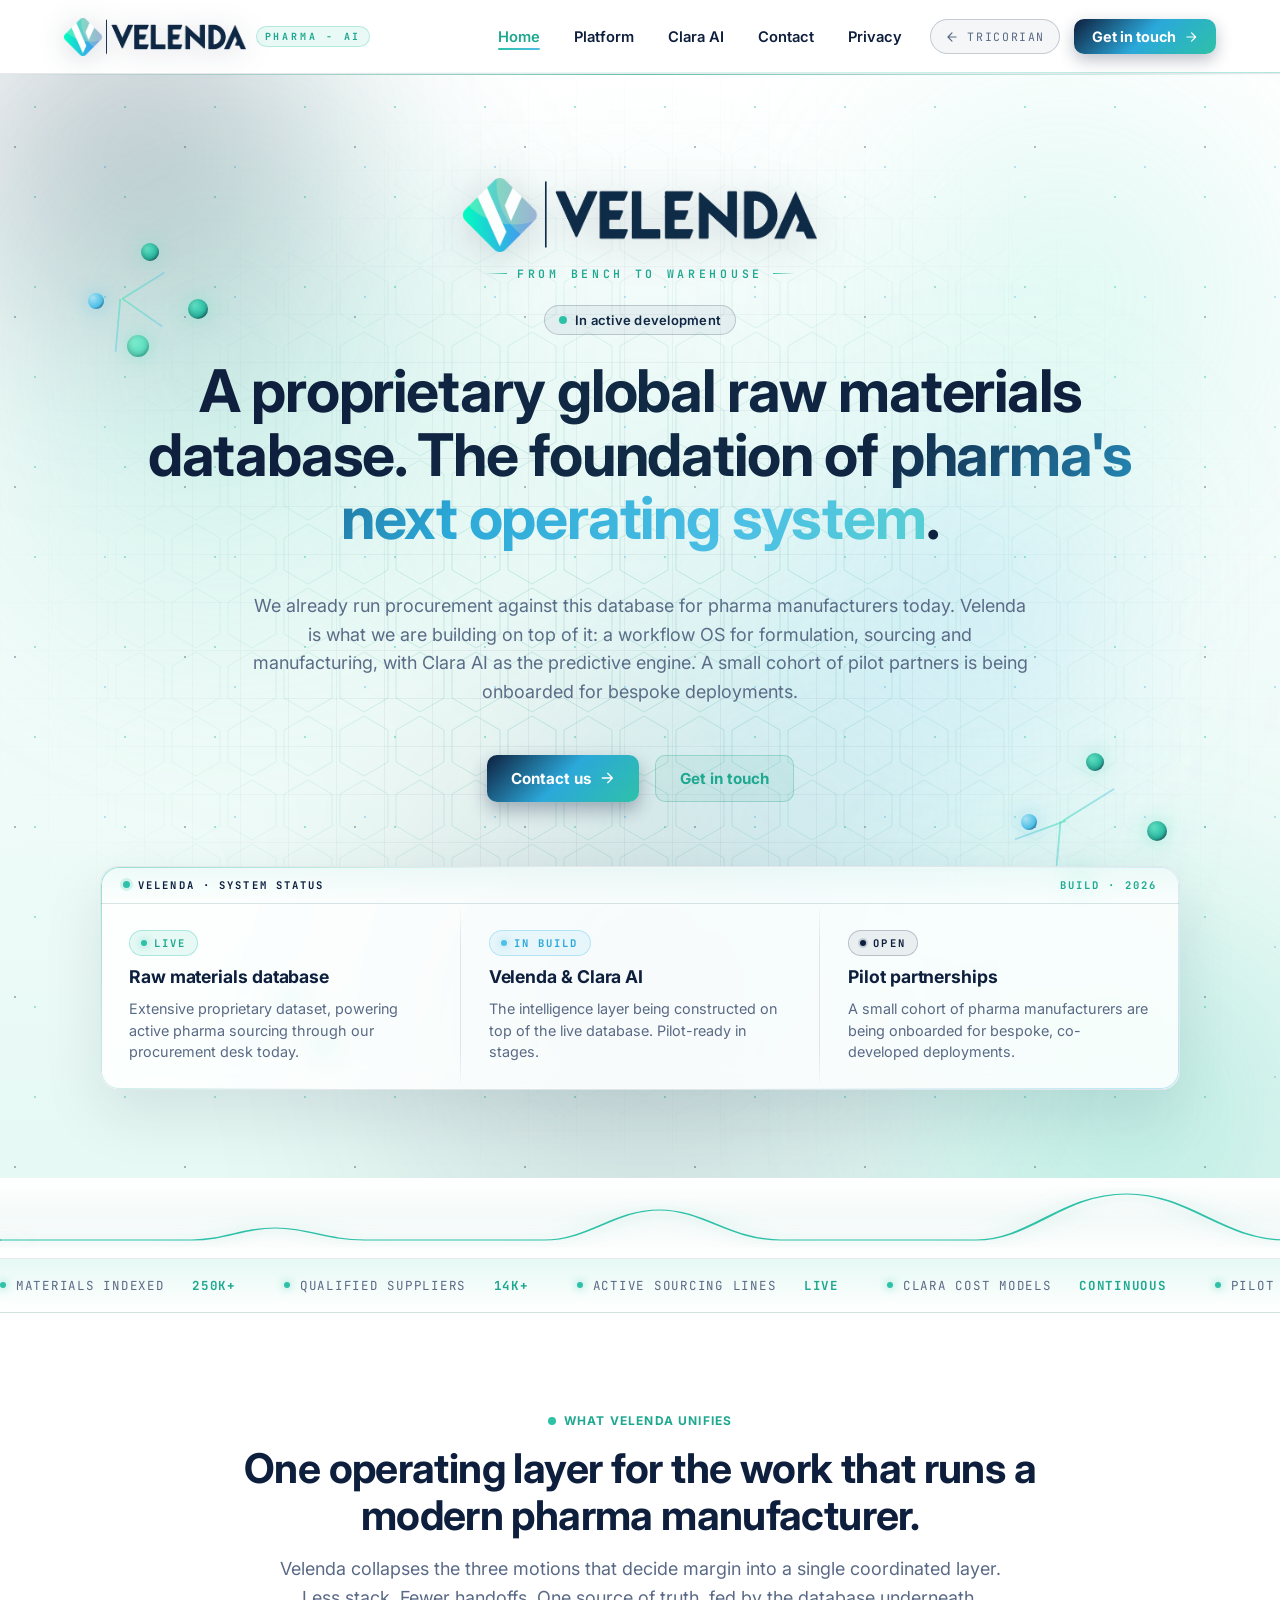
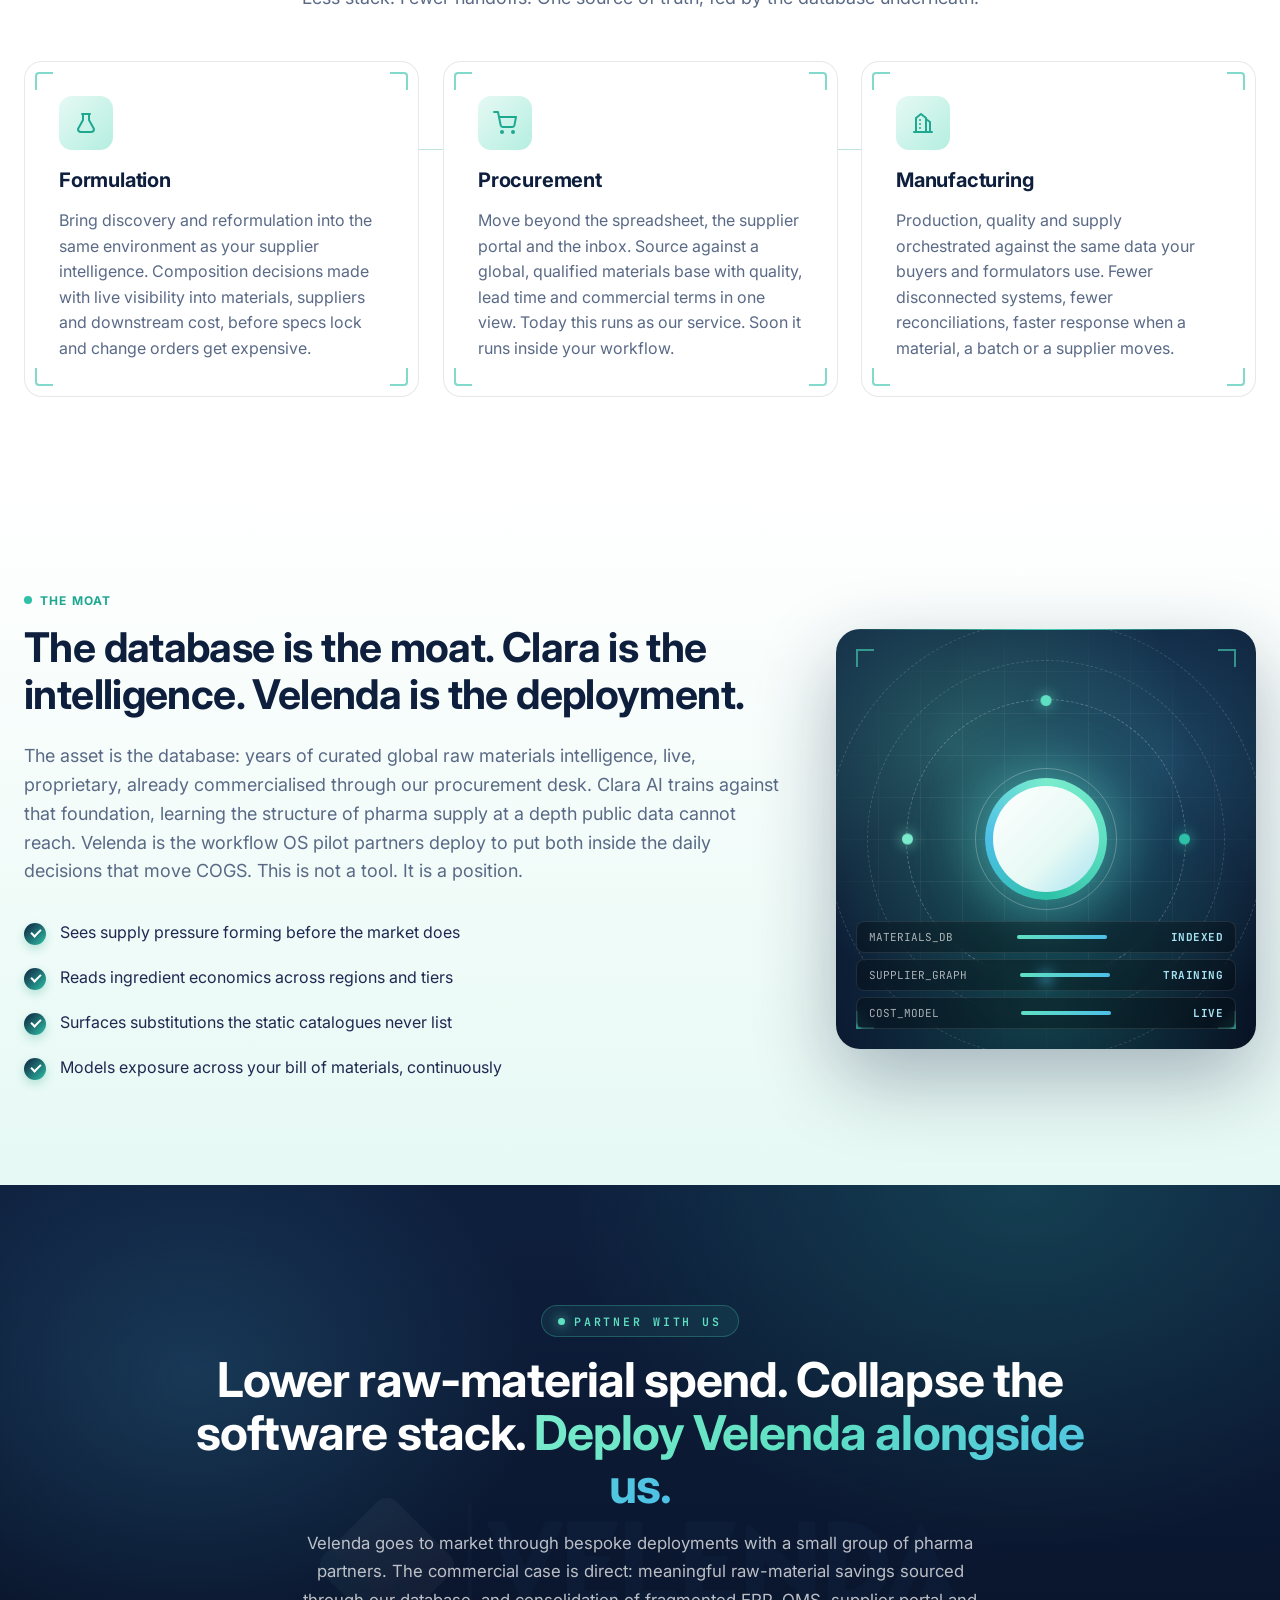
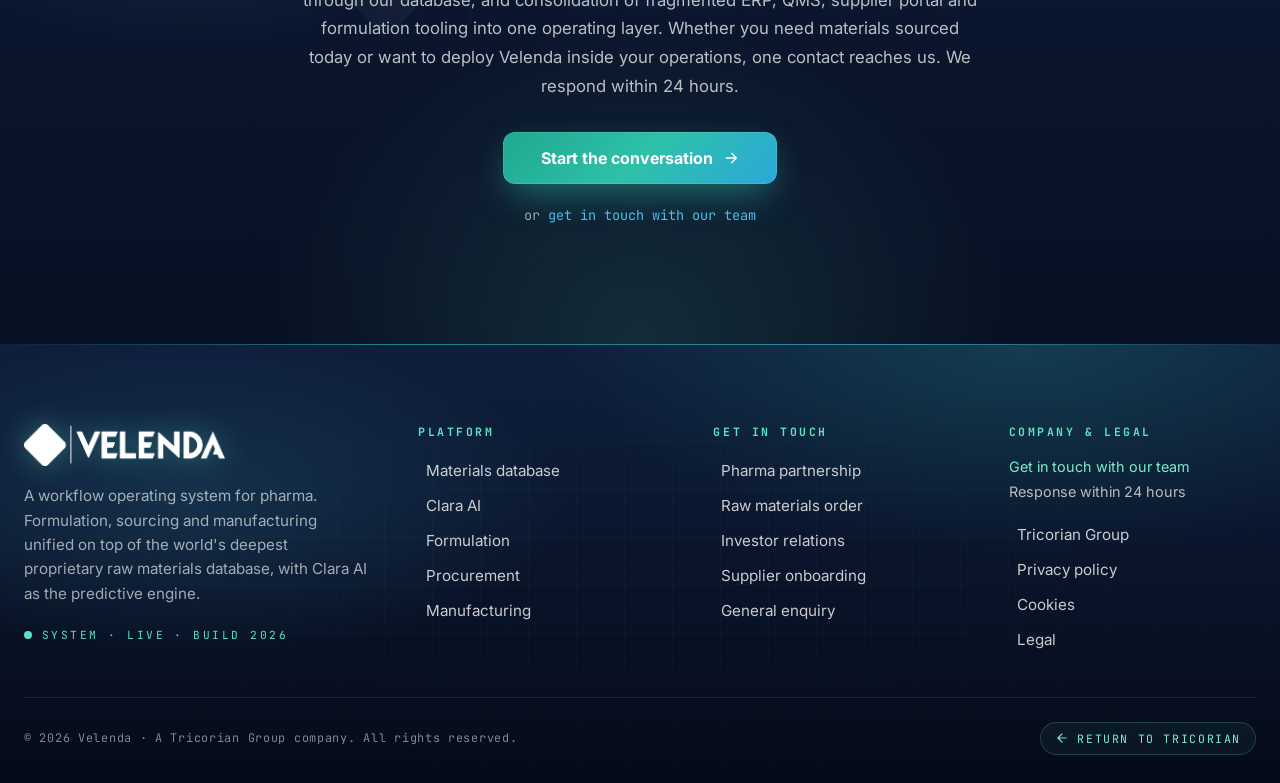
==== commit b2d57d77: "Update index.html" ====
--- a/index.html
+++ b/index.html
@@ -355,6 +355,41 @@
     .vl-ecg { height:60px; }
     .vl-telemetry { font-size:10px; left:14px; right:14px; bottom:14px; }
     .vl-mol { display:none; }
+  }
+
+  /* ============== LAYOUT FIXES ============== */
+  /* Pillars: force 3-up side-by-side from 640px (instead of 768px) and override the row's flex so columns sit as true grid pillars. */
+  @media (min-width:640px){
+    .vl-pillar-row {
+      display:grid;
+      grid-template-columns:repeat(3, minmax(0,1fr));
+      gap:24px;
+      margin-right:0; margin-left:0;
+    }
+    .vl-pillar-row > [class*="col-"] {
+      width:auto; max-width:none;
+      padding-right:0; padding-left:0; margin-top:0;
+      flex:0 0 auto;
+    }
+    .vl-pillar-row .vl-card { height:100%; }
+  }
+
+  /* Moat section: text left, Clara right at 768px+, sized so it sits adjacent to the copy with no dead gap. */
+  .vl-clara { max-width:420px; margin-left:auto; margin-right:auto; }
+  @media (min-width:768px){
+    #clara .row {
+      display:grid;
+      grid-template-columns:minmax(0,1fr) minmax(0,420px);
+      gap:48px;
+      align-items:center;
+      margin-right:0; margin-left:0;
+    }
+    #clara .row > [class*="col-"] {
+      width:auto; max-width:none;
+      padding-right:0; padding-left:0; margin-top:0;
+      flex:0 0 auto;
+    }
+    #clara .vl-clara { margin:0; max-width:none; width:100%; }
   }
   </style>
 </head>
--- a/css/main.css
+++ b/css/main.css
@@ -289,6 +289,11 @@
 .vl-header__toggle.is-open span::after  { top:0; transform:rotate(-45deg); }
 
 @media (max-width:991.98px) {
+  .vl-header__inner { padding:0 16px; gap:12px; }
+  .vl-header__brand { flex:0 1 auto; min-width:0; max-width:calc(100% - 60px); }
+  .vl-header__logo  { height:32px; max-width:100%; object-fit:contain; }
+  .vl-header__brandtag { display:none; }
+
   .vl-header__nav {
     position:fixed;
     top:var(--vl-header-h); left:0; right:0;
@@ -311,7 +316,16 @@
   .vl-header__return,
   .vl-header__cta { margin:8px 12px 0; justify-content:center; }
   .vl-header__toggle { display:inline-flex; margin-left:auto; }
-  .vl-header__brandtag { display:none; }
+}
+
+@media (max-width:480px) {
+  .vl-header__inner  { padding:0 12px; gap:8px; }
+  .vl-header__logo   { height:28px; }
+  .vl-header__toggle { width:38px; height:38px; }
+}
+
+@media (max-width:360px) {
+  .vl-header__logo { height:24px; }
 }
 
 /* =====================================================================
